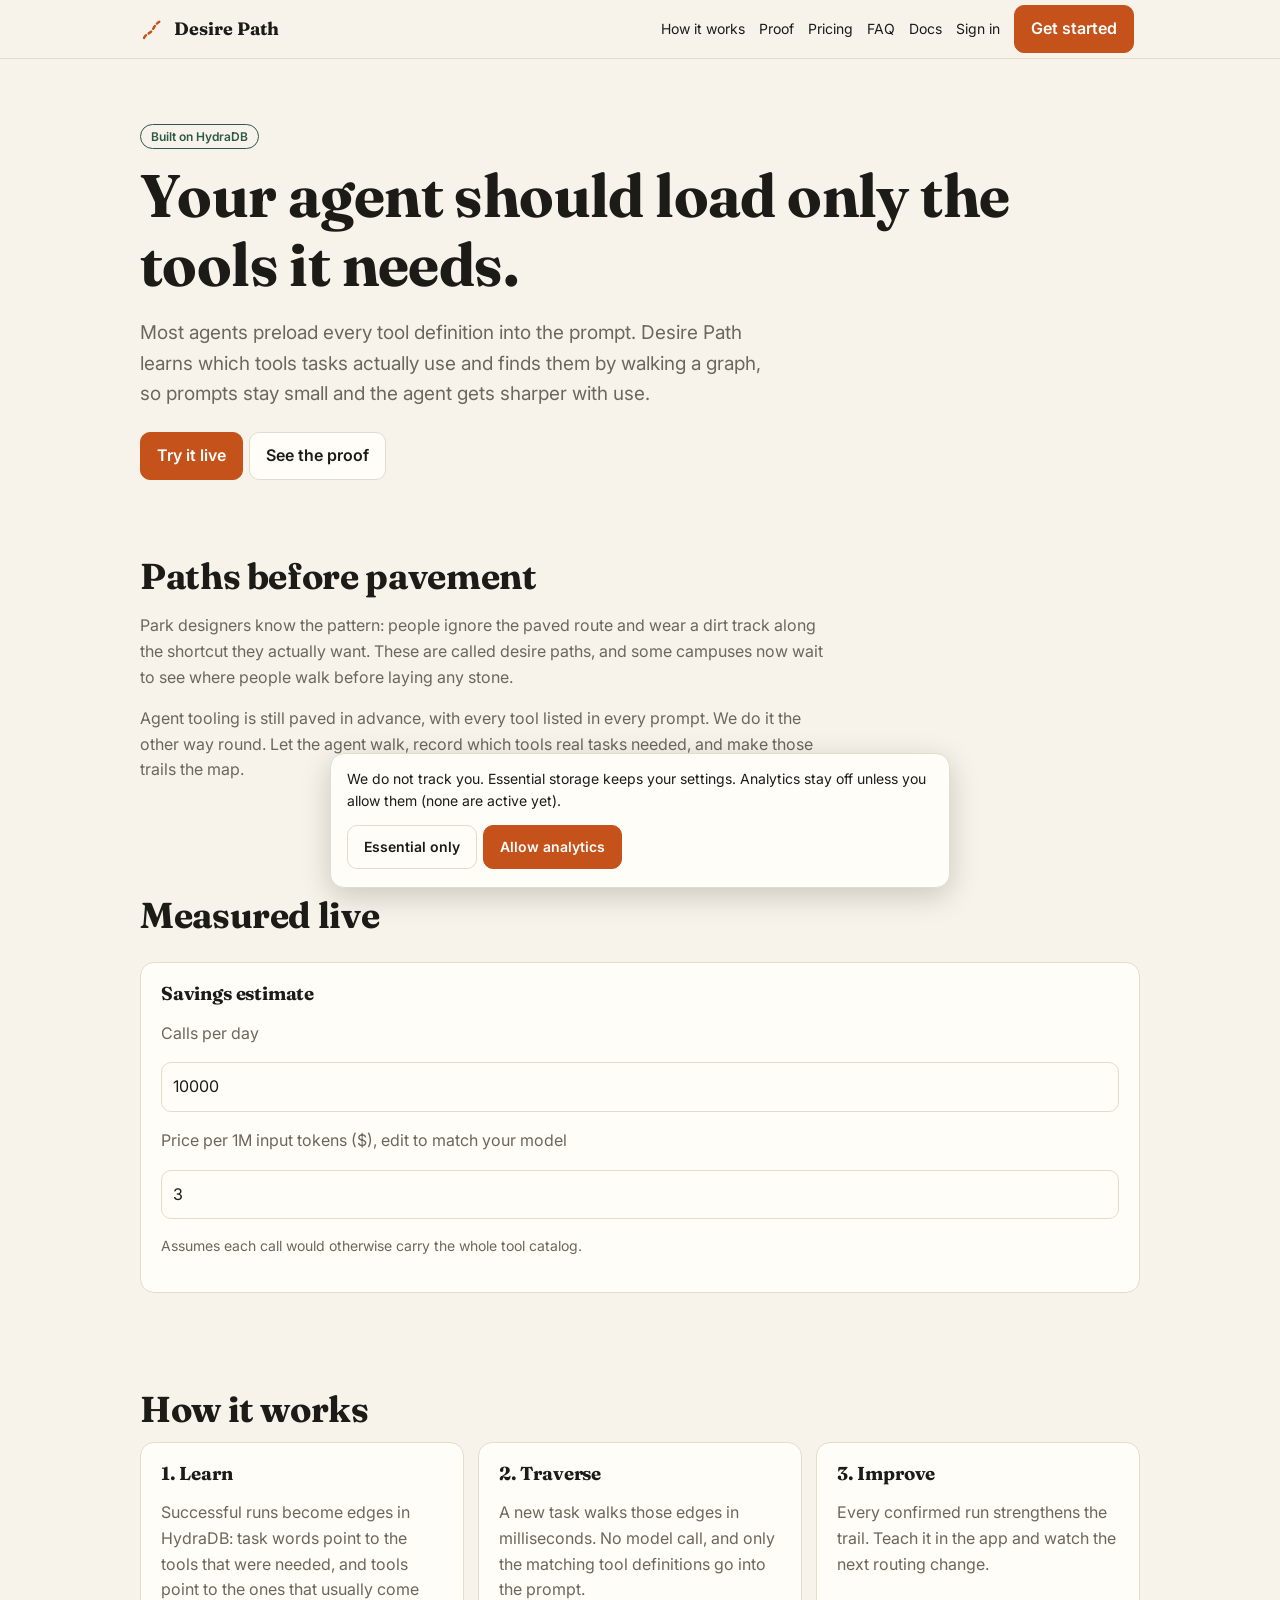
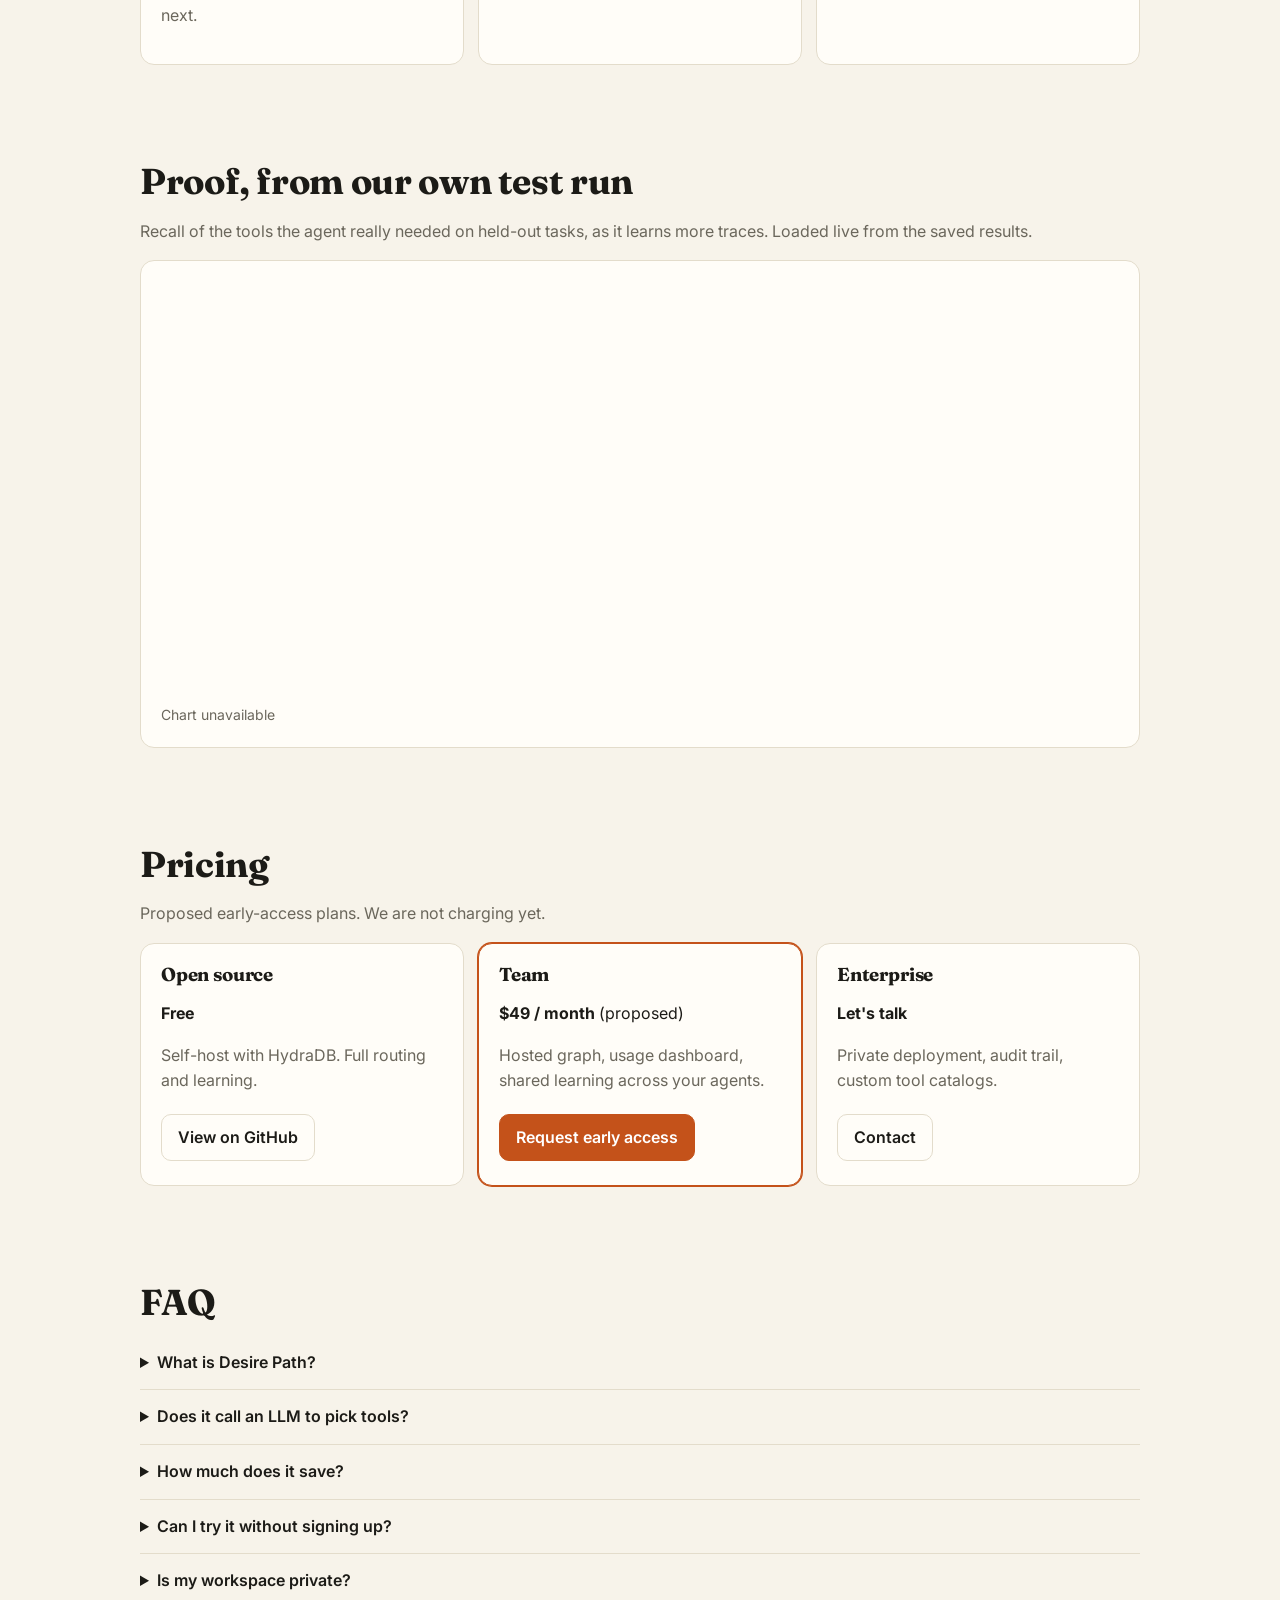
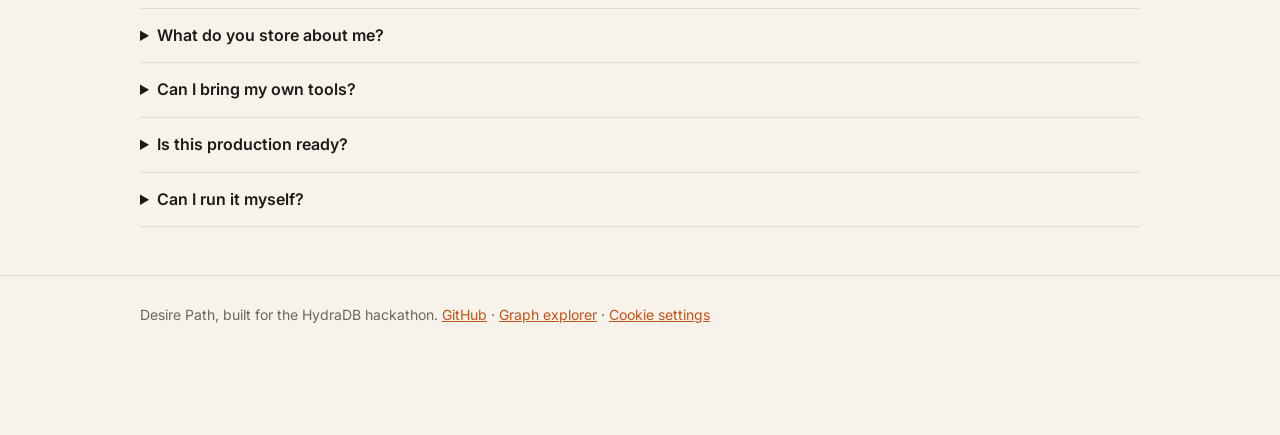
==== site/index.html @ fcc8626d "faq, favicon, dashboard avatar" ====
<!doctype html><html lang="en"><head><meta charset="utf-8"><link rel="icon" type="image/svg+xml" href="/favicon.svg">
<meta name="viewport" content="width=device-width,initial-scale=1">
<title>Desire Path: agents that learn which tools they need</title>
<meta name="description" content="Tool routing for AI agents. A graph in HydraDB learns which tools tasks really use, so agents load only what they need.">
<link rel="preconnect" href="https://fonts.googleapis.com"><link rel="preconnect" href="https://fonts.gstatic.com" crossorigin>
<link href="https://fonts.googleapis.com/css2?family=Fraunces:opsz,wght@9..144,600;9..144,700&family=Inter:wght@400;600&display=swap" rel="stylesheet">
<link rel="stylesheet" href="style.css"><script src="shared.js"></script></head><body>
<nav><div class="wrap">
<a class="brand" href="index.html"><svg class="logo" viewBox="0 0 32 32"><path d="M5 27C9 20 12 23 16 16S22 8 27 5" fill="none" stroke="currentColor" stroke-width="3" stroke-linecap="round" stroke-dasharray="4 4"/></svg>Desire Path</a>
<a href="#how">How it works</a><a href="#proof">Proof</a><a href="#pricing">Pricing</a><a href="#faq">FAQ</a><a href="docs.html">Docs</a>
<a href="account.html#login">Sign in</a><a class="btn pri" href="account.html#signup">Get started</a></div></nav>

<header class="wrap" style="padding:64px 20px 24px">
<span class="tag">Built on HydraDB</span>
<h1>Your agent should load only the tools it needs.</h1>
<p class="mut" style="max-width:640px;font-size:19px">Most agents preload every tool definition into the prompt. Desire Path learns which tools tasks actually use and finds them by walking a graph, so prompts stay small and the agent gets sharper with use.</p>
<a class="btn pri" href="app.html">Try it live</a><a class="btn" href="#proof">See the proof</a>
</header>

<section><div class="wrap"><h2>Paths before pavement</h2>
<p class="mut" style="max-width:700px">Park designers know the pattern: people ignore the paved route and wear a dirt track along the shortcut they actually want. These are called desire paths, and some campuses now wait to see where people walk before laying any stone.</p>
<p class="mut" style="max-width:700px">Agent tooling is still paved in advance, with every tool listed in every prompt. We do it the other way round. Let the agent walk, record which tools real tasks needed, and make those trails the map.</p></div></section>

<section><div class="wrap"><h2>Measured live</h2><div class="grid" id="st"></div>
<div class="card" style="margin-top:14px"><h3>Savings estimate</h3>
<p class="mut">Calls per day</p><input id="cd" type="number" value="10000">
<p class="mut">Price per 1M input tokens ($), edit to match your model</p><input id="pp" type="number" value="3" step="0.1">
<p id="sv"></p><p class="mut" style="font-size:14px">Assumes each call would otherwise carry the whole tool catalog.</p></div></div></section>
<section id="how"><div class="wrap"><h2>How it works</h2><div class="grid">
<div class="card"><h3>1. Learn</h3><p class="mut">Successful runs become edges in HydraDB: task words point to the tools that were needed, and tools point to the ones that usually come next.</p></div>
<div class="card"><h3>2. Traverse</h3><p class="mut">A new task walks those edges in milliseconds. No model call, and only the matching tool definitions go into the prompt.</p></div>
<div class="card"><h3>3. Improve</h3><p class="mut">Every confirmed run strengthens the trail. Teach it in the app and watch the next routing change.</p></div></div></div></section>

<section id="proof"><div class="wrap"><h2>Proof, from our own test run</h2>
<p class="mut">Recall of the tools the agent really needed on held-out tasks, as it learns more traces. Loaded live from the saved results.</p>
<div class="card"><div id="ks"></div><svg id="ch" viewBox="0 0 600 260" style="width:100%"></svg><div id="lg" class="mut" style="font-size:14px"></div></div></div></section>

<section id="pricing"><div class="wrap"><h2>Pricing</h2><p class="mut">Proposed early-access plans. We are not charging yet.</p><div class="grid">
<div class="card"><h3>Open source</h3><p><b>Free</b></p><p class="mut">Self-host with HydraDB. Full routing and learning.</p><a class="btn" href="https://github.com/BenCoy09/desire-path">View on GitHub</a></div>
<div class="card hl"><h3>Team</h3><p><b>$49 / month</b> (proposed)</p><p class="mut">Hosted graph, usage dashboard, shared learning across your agents.</p><a class="btn pri" href="https://github.com/BenCoy09/desire-path/issues">Request early access</a></div>
<div class="card"><h3>Enterprise</h3><p><b>Let's talk</b></p><p class="mut">Private deployment, audit trail, custom tool catalogs.</p><a class="btn" href="https://github.com/BenCoy09/desire-path/issues">Contact</a></div></div></div></section>

<section id="faq"><div class="wrap"><h2>FAQ</h2>
<details><summary>What is Desire Path?</summary><p>A routing layer for AI agents. It learns which tools tasks really use and finds them with a graph walk in HydraDB, so your agent loads a handful of tool definitions instead of all of them.</p></details>
<details><summary>Does it call an LLM to pick tools?</summary><p>No. Routing is graph traversal in HydraDB with no model call. The only model calls are in your own agent.</p></details>
<details><summary>How much does it save?</summary><p>On our 10 held-out test tasks it finds about 97% of the tools a task needs while sending roughly 1,600 tokens instead of about 16,000. That is a small test set, so treat it as early evidence. The live numbers are in the Measured live section above.</p></details>
<details><summary>Can I try it without signing up?</summary><p>Yes. Use Try the demo on the sign-in page for a private, temporary workspace. No email needed.</p></details>
<details><summary>Is my workspace private?</summary><p>Yes. Lessons you teach inside your workspace only change your own routing. The public app page is a shared demo, so lessons taught there are visible to everyone.</p></details>
<details><summary>What do you store about me?</summary><p>Your email, a password hash (never the password itself) and your lessons. We run no analytics. Cookies: one login session cookie, plus your own display settings.</p></details>
<details><summary>Can I bring my own tools?</summary><p>Not yet. The demo uses a fixed catalog from four MCP servers. Custom catalogs are the next thing we plan to build.</p></details>
<details><summary>Is this production ready?</summary><p>It is an early demo on a free host. The first visit after a quiet spell can take about a minute to wake, and there is no uptime guarantee. Prices shown are proposed.</p></details>
<details><summary>Can I run it myself?</summary><p>Yes. The code is open source and uses the open-source HydraDB engine.</p></details></div></section>

<footer><div class="wrap">Desire Path, built for the HydraDB hackathon. <a href="https://github.com/BenCoy09/desire-path">GitHub</a> · <a href="explore.html">Graph explorer</a> · <a href="app.html#settings">Cookie settings</a></div></footer>

<script>
var D=null,COL=["#c4521a","#2d5a45","#7a6bd1","#b08a1a"];
function draw(k){var rows=D.filter(function(x){return x.k===k}),ms={};
rows.forEach(function(x){(ms[x.method]=ms[x.method]||[]).push(x)});
var mx=Math.max.apply(null,rows.map(function(x){return x.n}))||1,svg=document.getElementById("ch"),h="",l="";
[0,.25,.5,.75,1].forEach(function(v){var y=230-v*210;h+='<line x1="40" x2="590" y1="'+y+'" y2="'+y+'" stroke="currentColor" opacity=".12"/><text x="4" y="'+(y+4)+'" font-size="11" fill="currentColor" opacity=".6">'+v.toFixed(2)+'</text>'});
Object.keys(ms).forEach(function(m,i){var p=ms[m].sort(function(a,b){return a.n-b.n}).map(function(x){return(40+x.n/mx*550).toFixed(1)+","+(230-x.recall*210).toFixed(1)}).join(" ");
h+='<polyline fill="none" stroke="'+COL[i%4]+'" stroke-width="3" points="'+p+'"/>';l+='<span style="color:'+COL[i%4]+'">&#9632;</span> '+m+' &nbsp; '});
h+='<text x="40" y="252" font-size="11" fill="currentColor" opacity=".6">learned tasks: 0 to '+mx+'</text>';
svg.innerHTML=h;document.getElementById("lg").innerHTML=l+"(recall at k="+k+" tools)"}
fetch("/curve").then(function(r){return r.json()}).then(function(d){D=d;
var ks=[];d.forEach(function(x){if(ks.indexOf(x.k)<0)ks.push(x.k)});ks.sort(function(a,b){return a-b});
var box=document.getElementById("ks");ks.forEach(function(k){var b=document.createElement("button");b.className="btn";b.textContent="k="+k;b.onclick=function(){draw(k)};box.appendChild(b)});
draw(ks.indexOf(5)>=0?5:ks[0])}).catch(function(){document.getElementById("lg").textContent="Chart unavailable"});
var EV=null;
function pick(m,k){return EV.rows.filter(function(x){return x.method===m&&x.k===k})[0]}
function calc(){if(!EV)return;var g=pick("graph",5),c=+document.getElementById("cd").value||0,p=+document.getElementById("pp").value||0;
document.getElementById("sv").textContent="About $"+Math.round(c*30*(EV.preload_tokens-g.tokens)/1e6*p).toLocaleString()+" per month saved on input tokens, at "+Math.round(100*g.recall)+"% recall of needed tools (loading everything is 100%)."}
fetch("/eval").then(function(r){return r.json()}).then(function(d){if(!d.rows)return;EV=d;
var g=pick("graph",5),b=pick("keyword baseline (BM25)",5),f=pick("graph without sequence edges",5),st=document.getElementById("st");
[["Tokens per call",g.tokens+" vs "+d.preload_tokens,"graph vs loading every tool"],["Recall, 5 tools",g.recall+" vs "+b.recall,"graph vs keyword baseline"],["Sequence edges",g.recall+" vs "+f.recall,"graph vs graph without them"]].forEach(function(x){
var c=document.createElement("div");c.className="card";c.innerHTML="<div class='mut'>"+x[0]+"</div><h3>"+x[1]+"</h3><div class='mut' style='font-size:14px'>"+x[2]+"</div>";st.appendChild(c)});calc()}).catch(function(){});
document.getElementById("cd").oninput=calc;document.getElementById("pp").oninput=calc;
</script></body></html>
---- site/style.css ----
:root{--bg:#f7f3ea;--card:#fffdf8;--fg:#1c1b17;--mut:#6b675c;--ac:#c4521a;--ac2:#2d5a45;--bd:#e3dccb;--r:14px}
@media(prefers-color-scheme:dark){:root:not([data-theme=light]){--bg:#14130f;--card:#1d1b16;--fg:#f1ece0;--mut:#9d9786;--ac:#e8743a;--ac2:#6bb391;--bd:#2f2c24}}
:root[data-theme=dark]{--bg:#14130f;--card:#1d1b16;--fg:#f1ece0;--mut:#9d9786;--ac:#e8743a;--ac2:#6bb391;--bd:#2f2c24}
*{box-sizing:border-box}
body{margin:0;background:var(--bg);color:var(--fg);font:16px/1.6 Inter,system-ui,sans-serif;padding-bottom:80px}
h1,h2,h3{font-family:Fraunces,Georgia,serif;line-height:1.15;margin:0 0 12px;letter-spacing:-.01em}
h1{font-size:clamp(34px,7vw,60px)}h2{font-size:clamp(26px,4.5vw,36px)}
a{color:var(--ac)}.mut{color:var(--mut)}
.wrap{max-width:1040px;margin:0 auto;padding:0 20px}
section{padding:48px 0}
nav{position:sticky;top:0;z-index:5;background:color-mix(in srgb,var(--bg) 88%,transparent);backdrop-filter:blur(8px);border-bottom:1px solid var(--bd)}
nav .wrap{display:flex;align-items:center;gap:14px;height:58px;overflow-x:auto;white-space:nowrap}
nav a{text-decoration:none;color:var(--fg);font-size:14px}nav a.brand{display:flex;gap:8px;align-items:center;font-family:Fraunces,Georgia,serif;font-weight:700;font-size:18px;margin-right:auto}
.logo{width:26px;height:26px;color:var(--ac)}.logo path{animation:d 2s linear infinite}
@keyframes d{to{stroke-dashoffset:-16}}
@media(prefers-reduced-motion:reduce){:root:not([data-motion=on]) .logo path{animation:none}}
:root[data-motion=off] .logo path{animation:none}
.btn{display:inline-block;padding:10px 16px;border:1px solid var(--bd);border-radius:10px;background:var(--card);color:var(--fg);font:inherit;font-weight:600;text-decoration:none;cursor:pointer;margin:4px 6px 4px 0}
.btn.pri{background:var(--ac);border-color:var(--ac);color:#fff}
.grid{display:grid;gap:14px;grid-template-columns:repeat(auto-fit,minmax(240px,1fr))}
.card{background:var(--card);border:1px solid var(--bd);border-radius:var(--r);padding:20px}
.card.hl{border-color:var(--ac);box-shadow:0 0 0 1px var(--ac)}
.tag{display:inline-block;font-size:12px;font-weight:600;color:var(--ac2);border:1px solid var(--ac2);border-radius:99px;padding:2px 10px;margin-bottom:12px}
details{border-bottom:1px solid var(--bd);padding:14px 0}summary{cursor:pointer;font-weight:600}details p{margin:8px 0 0;color:var(--mut)}
footer{border-top:1px solid var(--bd);padding:28px 0;color:var(--mut);font-size:14px}
#ck{position:fixed;left:12px;right:12px;bottom:12px;z-index:9;max-width:620px;margin:0 auto;background:var(--card);border:1px solid var(--bd);border-radius:var(--r);padding:14px 16px;box-shadow:0 8px 30px rgba(0,0,0,.18);font-size:14px}
#ck p{margin:0 0 8px}
input,select{width:100%;padding:11px;font:inherit;border:1px solid var(--bd);border-radius:10px;background:var(--card);color:var(--fg)}
.tabs{display:flex;gap:6px;margin:20px 0;overflow-x:auto}.tab{padding:8px 14px;border-radius:99px;border:1px solid var(--bd);text-decoration:none;color:var(--fg);font-weight:600;font-size:14px}.tab.on{background:var(--ac);border-color:var(--ac);color:#fff}
.row{padding:10px 12px;border:1px solid var(--bd);border-radius:10px;margin-top:8px;background:var(--card)}
.cols{display:grid;gap:14px;grid-template-columns:1fr 1fr}@media(max-width:560px){.cols{grid-template-columns:1fr}}
#tl{max-height:200px;overflow:auto;border:1px solid var(--bd);border-radius:10px;padding:4px;background:var(--card)}
#tl button{font:13px inherit;margin:3px;padding:5px 9px;border:1px solid var(--bd);border-radius:8px;background:var(--bg);color:var(--fg)}#tl button.on{background:var(--ac);border-color:var(--ac);color:#fff}
table{border-collapse:collapse;width:100%;font-size:14px}td,th{border-bottom:1px solid var(--bd);padding:6px;text-align:right}
.avatar{width:30px;height:30px;border-radius:50%;background:var(--ac);color:#fff;display:inline-flex;align-items:center;justify-content:center;font-weight:700;font-size:14px;flex:none}
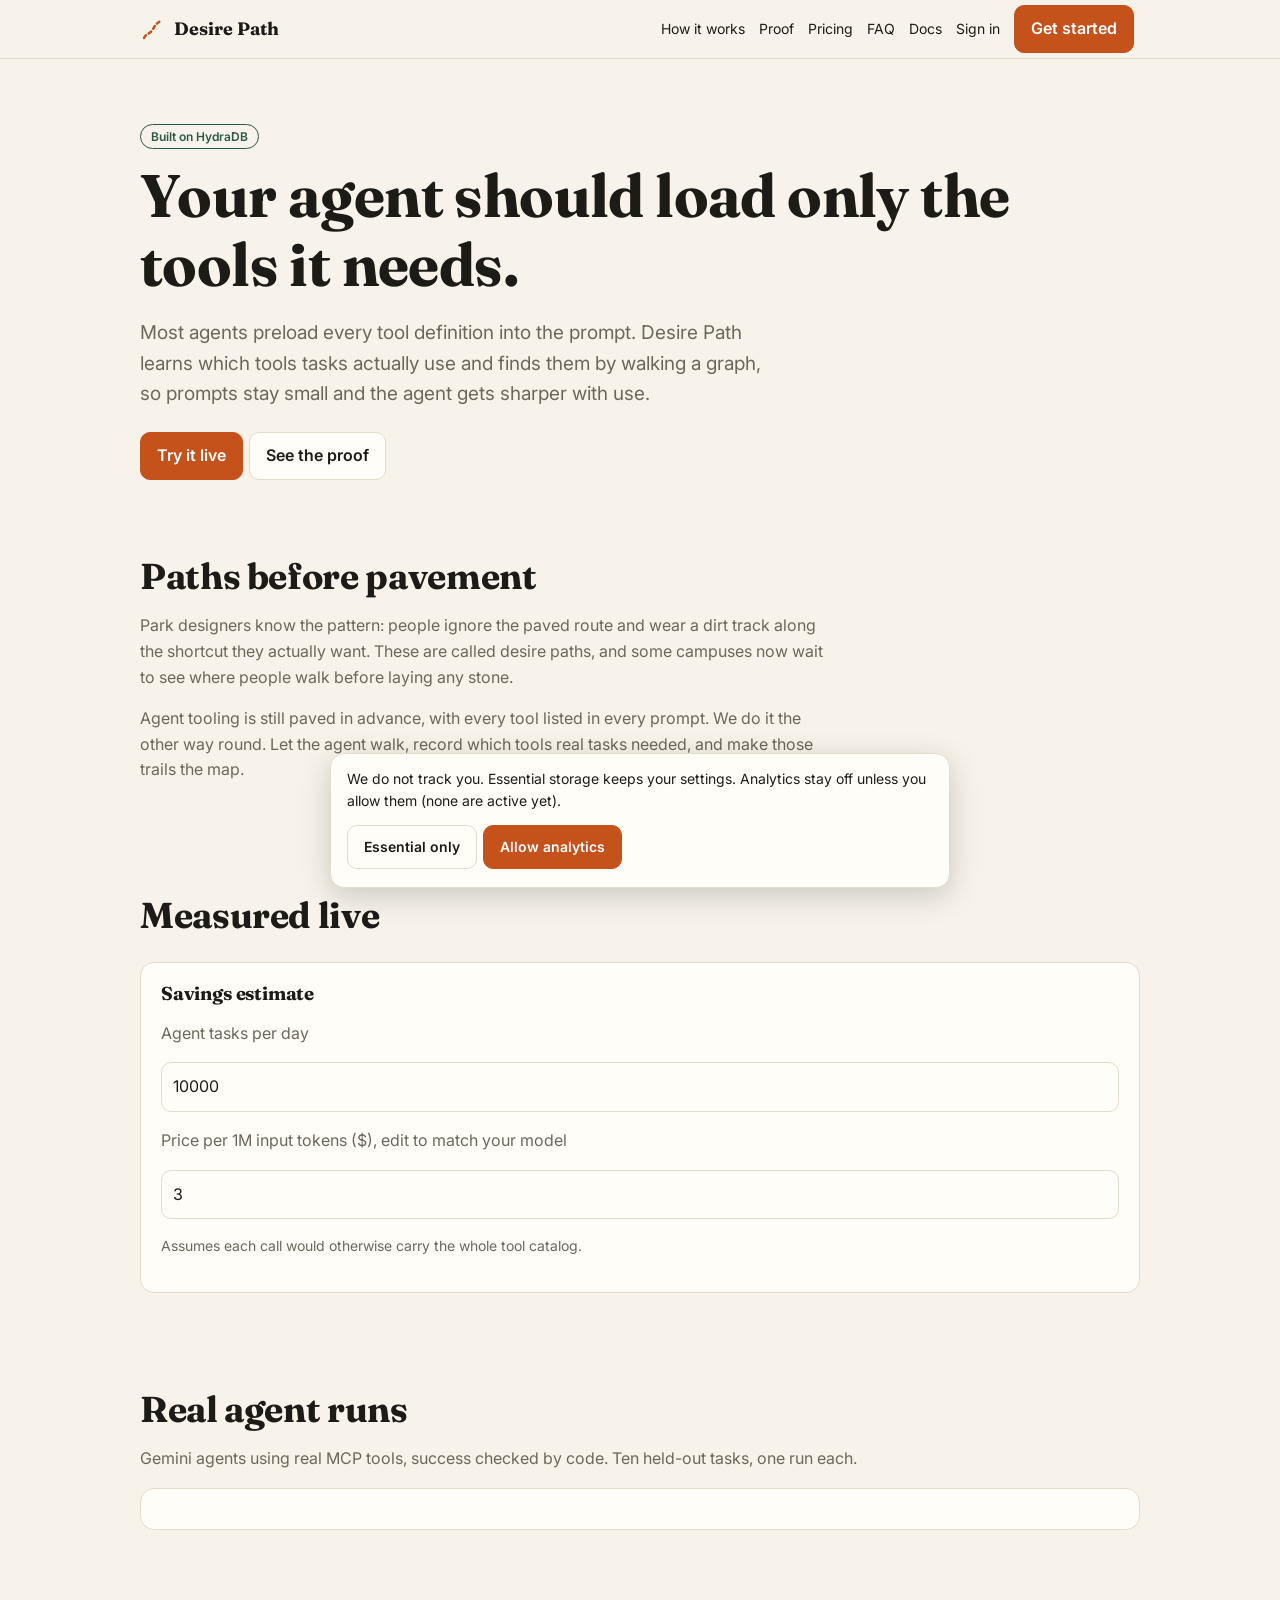
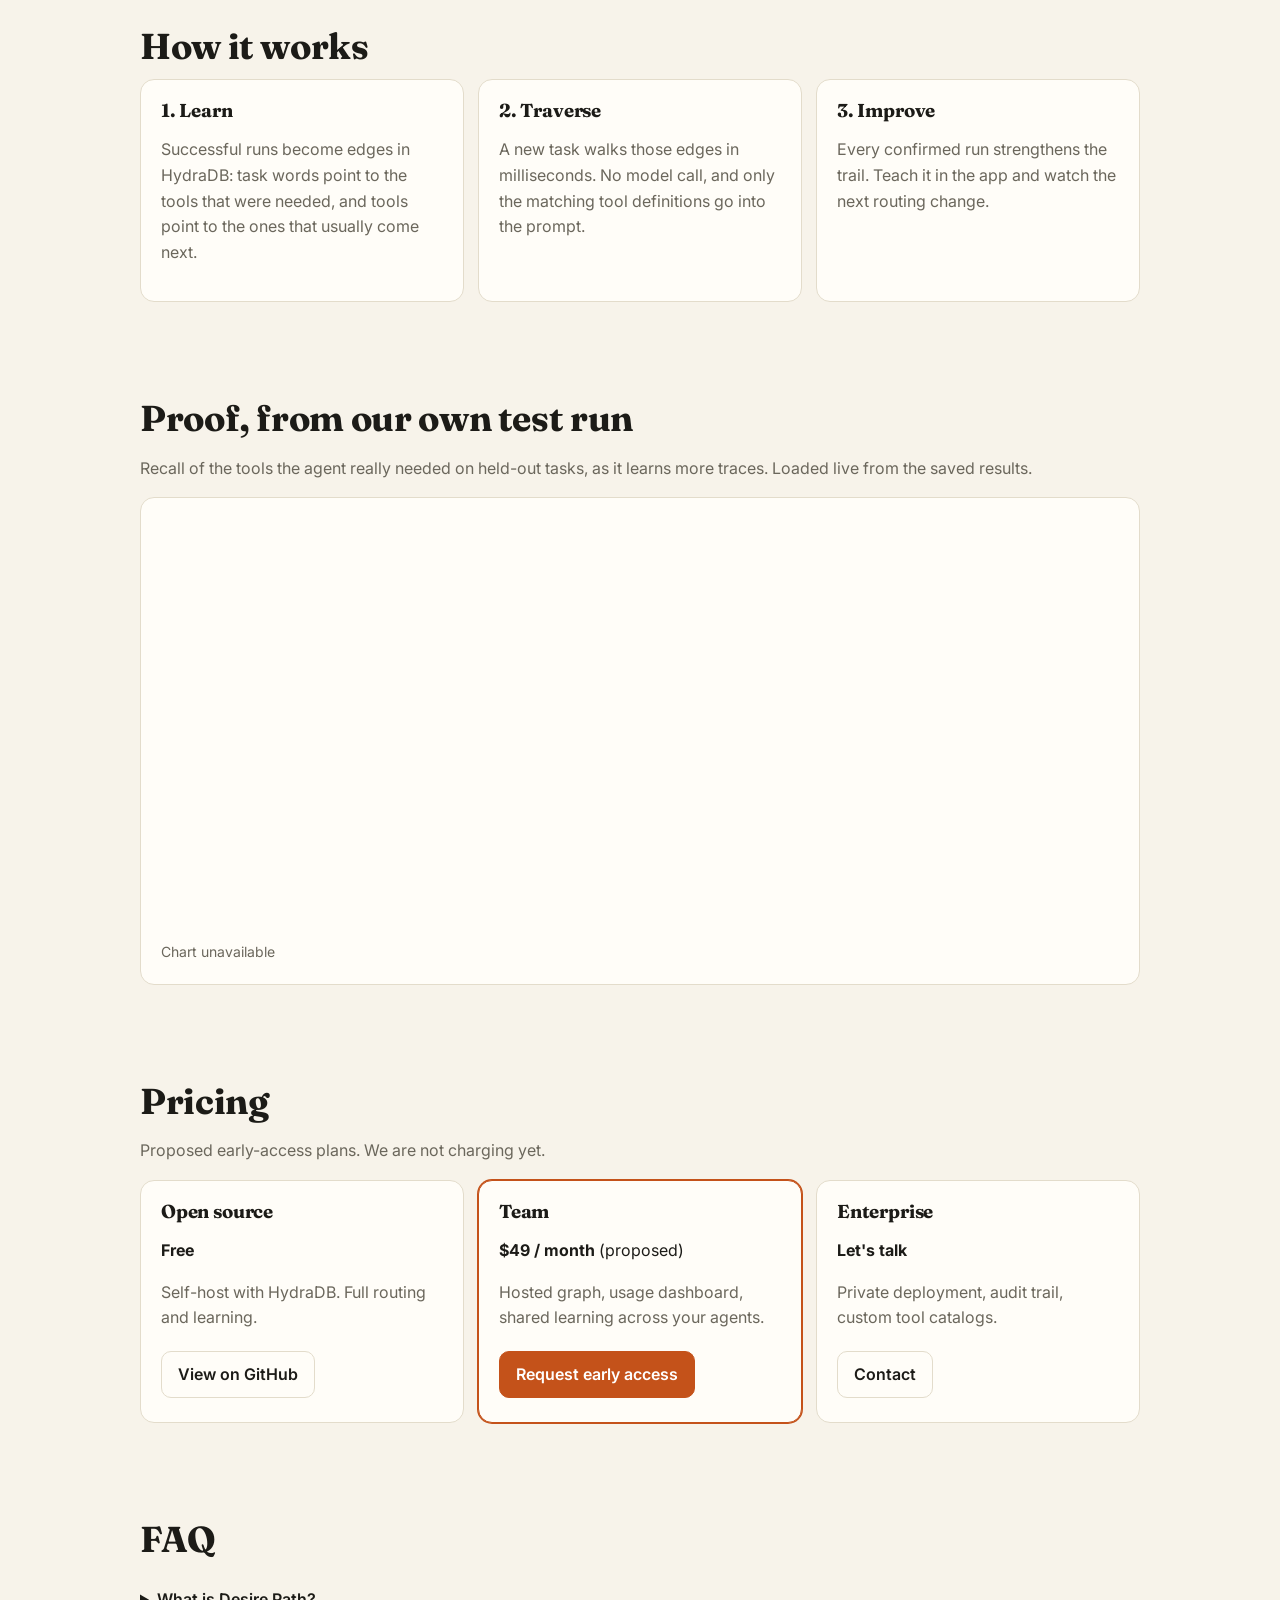
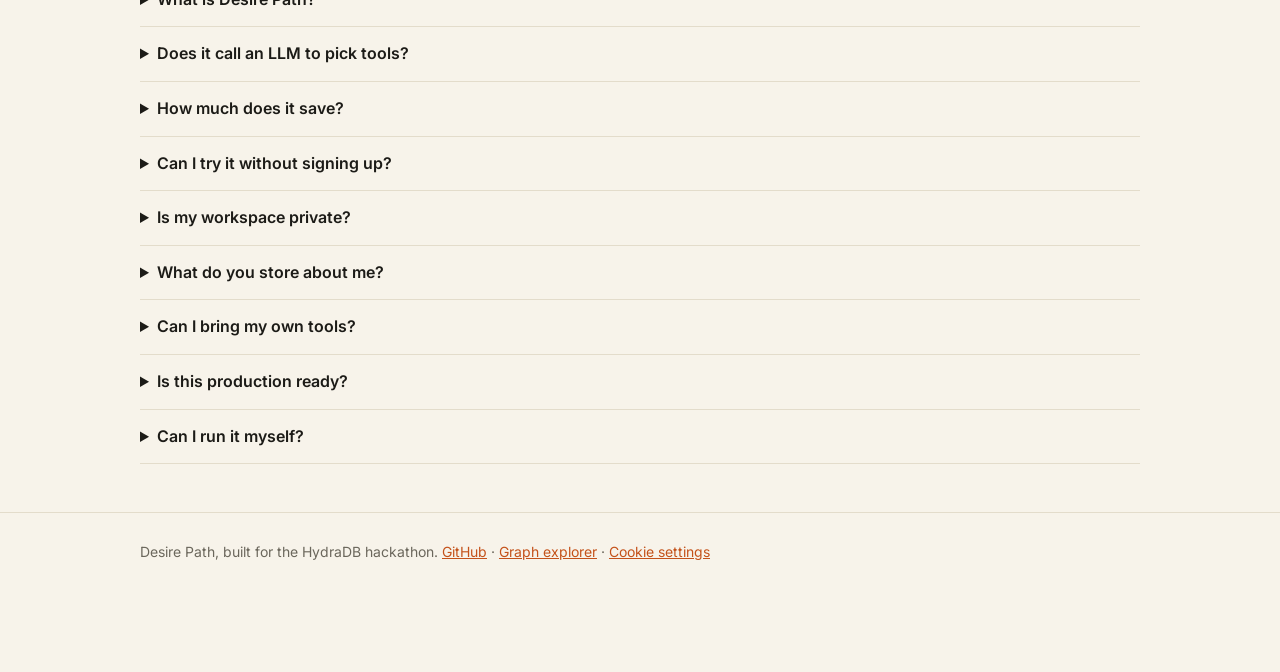
==== commit e0aff283: "measured tokens, real-runs table, fallback signal, feedback button, prerequisite tasks" ====
--- a/site/index.html
+++ b/site/index.html
@@ -23,9 +23,10 @@
 
 <section><div class="wrap"><h2>Measured live</h2><div class="grid" id="st"></div>
 <div class="card" style="margin-top:14px"><h3>Savings estimate</h3>
-<p class="mut">Calls per day</p><input id="cd" type="number" value="10000">
+<p class="mut">Agent tasks per day</p><input id="cd" type="number" value="10000">
 <p class="mut">Price per 1M input tokens ($), edit to match your model</p><input id="pp" type="number" value="3" step="0.1">
 <p id="sv"></p><p class="mut" style="font-size:14px">Assumes each call would otherwise carry the whole tool catalog.</p></div></div></section>
+<section><div class="wrap"><h2>Real agent runs</h2><p class="mut">Gemini agents using real MCP tools, success checked by code. Ten held-out tasks, one run each.</p><div class="card"><table id="real"></table></div></div></section>
 <section id="how"><div class="wrap"><h2>How it works</h2><div class="grid">
 <div class="card"><h3>1. Learn</h3><p class="mut">Successful runs become edges in HydraDB: task words point to the tools that were needed, and tools point to the ones that usually come next.</p></div>
 <div class="card"><h3>2. Traverse</h3><p class="mut">A new task walks those edges in milliseconds. No model call, and only the matching tool definitions go into the prompt.</p></div>
@@ -69,11 +70,21 @@
 draw(ks.indexOf(5)>=0?5:ks[0])}).catch(function(){document.getElementById("lg").textContent="Chart unavailable"});
 var EV=null;
 function pick(m,k){return EV.rows.filter(function(x){return x.method===m&&x.k===k})[0]}
+function PRE(e){return e.measured&&e.measured.preload?e.measured.preload.prompt_tokens:e.preload_tokens}
+function GR(e,g){return e.measured&&e.measured.graph_5?e.measured.graph_5.prompt_tokens:g.tokens}
 function calc(){if(!EV)return;var g=pick("graph",5),c=+document.getElementById("cd").value||0,p=+document.getElementById("pp").value||0;
-document.getElementById("sv").textContent="About $"+Math.round(c*30*(EV.preload_tokens-g.tokens)/1e6*p).toLocaleString()+" per month saved on input tokens, at "+Math.round(100*g.recall)+"% recall of needed tools (loading everything is 100%)."}
+document.getElementById("sv").textContent="About $"+Math.round(c*30*(PRE(EV)-GR(EV,g))/1e6*p).toLocaleString()+" per month saved on input tokens, at "+Math.round(100*g.recall)+"% recall of needed tools (loading everything is 100%)."}
 fetch("/eval").then(function(r){return r.json()}).then(function(d){if(!d.rows)return;EV=d;
 var g=pick("graph",5),b=pick("keyword baseline (BM25)",5),f=pick("graph without sequence edges",5),st=document.getElementById("st");
-[["Tokens per call",g.tokens+" vs "+d.preload_tokens,"graph vs loading every tool"],["Recall, 5 tools",g.recall+" vs "+b.recall,"graph vs keyword baseline"],["Sequence edges",g.recall+" vs "+f.recall,"graph vs graph without them"]].forEach(function(x){
+[(d.measured&&d.measured.graph_5&&d.measured.preload?["Prompt tokens per task, measured",d.measured.graph_5.prompt_tokens.toLocaleString()+" vs "+d.measured.preload.prompt_tokens.toLocaleString(),"graph with 5 tools vs loading all 42, real Gemini runs"]:["Tokens per call (estimate)",g.tokens+" vs "+d.preload_tokens,"graph vs loading every tool"]),["Recall, 5 tools",g.recall+" vs "+b.recall,"graph vs keyword baseline"],["Sequence edges",g.recall+" vs "+f.recall,"graph vs graph without them"]].forEach(function(x){
 var c=document.createElement("div");c.className="card";c.innerHTML="<div class='mut'>"+x[0]+"</div><h3>"+x[1]+"</h3><div class='mut' style='font-size:14px'>"+x[2]+"</div>";st.appendChild(c)});calc()}).catch(function(){});
 document.getElementById("cd").oninput=calc;document.getElementById("pp").oninput=calc;
+fetch("/eval").then(function(r){return r.json()}).then(function(d){var m=d.measured,t=document.getElementById("real");if(!m||!t)return;
+var rows=[["preload","Load all 42 tools"],["bm25_top5","Keyword search, 5 tools"],["bm25_top3","Keyword search, 3 tools"],["graph_5","desire-path graph, 5 tools"]],
+h="<tr><th style='text-align:left'>Method</th><th>Passed</th><th>Prompt tokens per task</th><th>LLM calls</th></tr>";
+rows.forEach(function(r){var x=m[r[0]];if(x)h+="<tr><td style='text-align:left'>"+r[1]+"</td><td>"+x.passed+"/"+x.n+"</td><td>"+x.prompt_tokens.toLocaleString()+"</td><td>"+x.llm_calls+"</td></tr>"});
+t.innerHTML=h}).catch(function(){});
+fetch("/curve").then(function(r){return r.json()}).then(function(c){var g=c.filter(function(x){return x.k===5&&x.method==="graph"}).sort(function(a,b){return a.n-b.n});
+var st=document.getElementById("st");if(g.length<2||!st)return;var a=g[0],z=g[g.length-1],d=document.createElement("div");d.className="card";
+d.innerHTML="<div class='mut'>Recall as it learns</div><h3>"+a.recall.toFixed(2)+" to "+z.recall.toFixed(2)+"</h3><div class='mut' style='font-size:14px'>from "+a.n+" to "+z.n+" learned tasks, 5 tools, offline check</div>";st.appendChild(d)}).catch(function(){});
 </script></body></html>
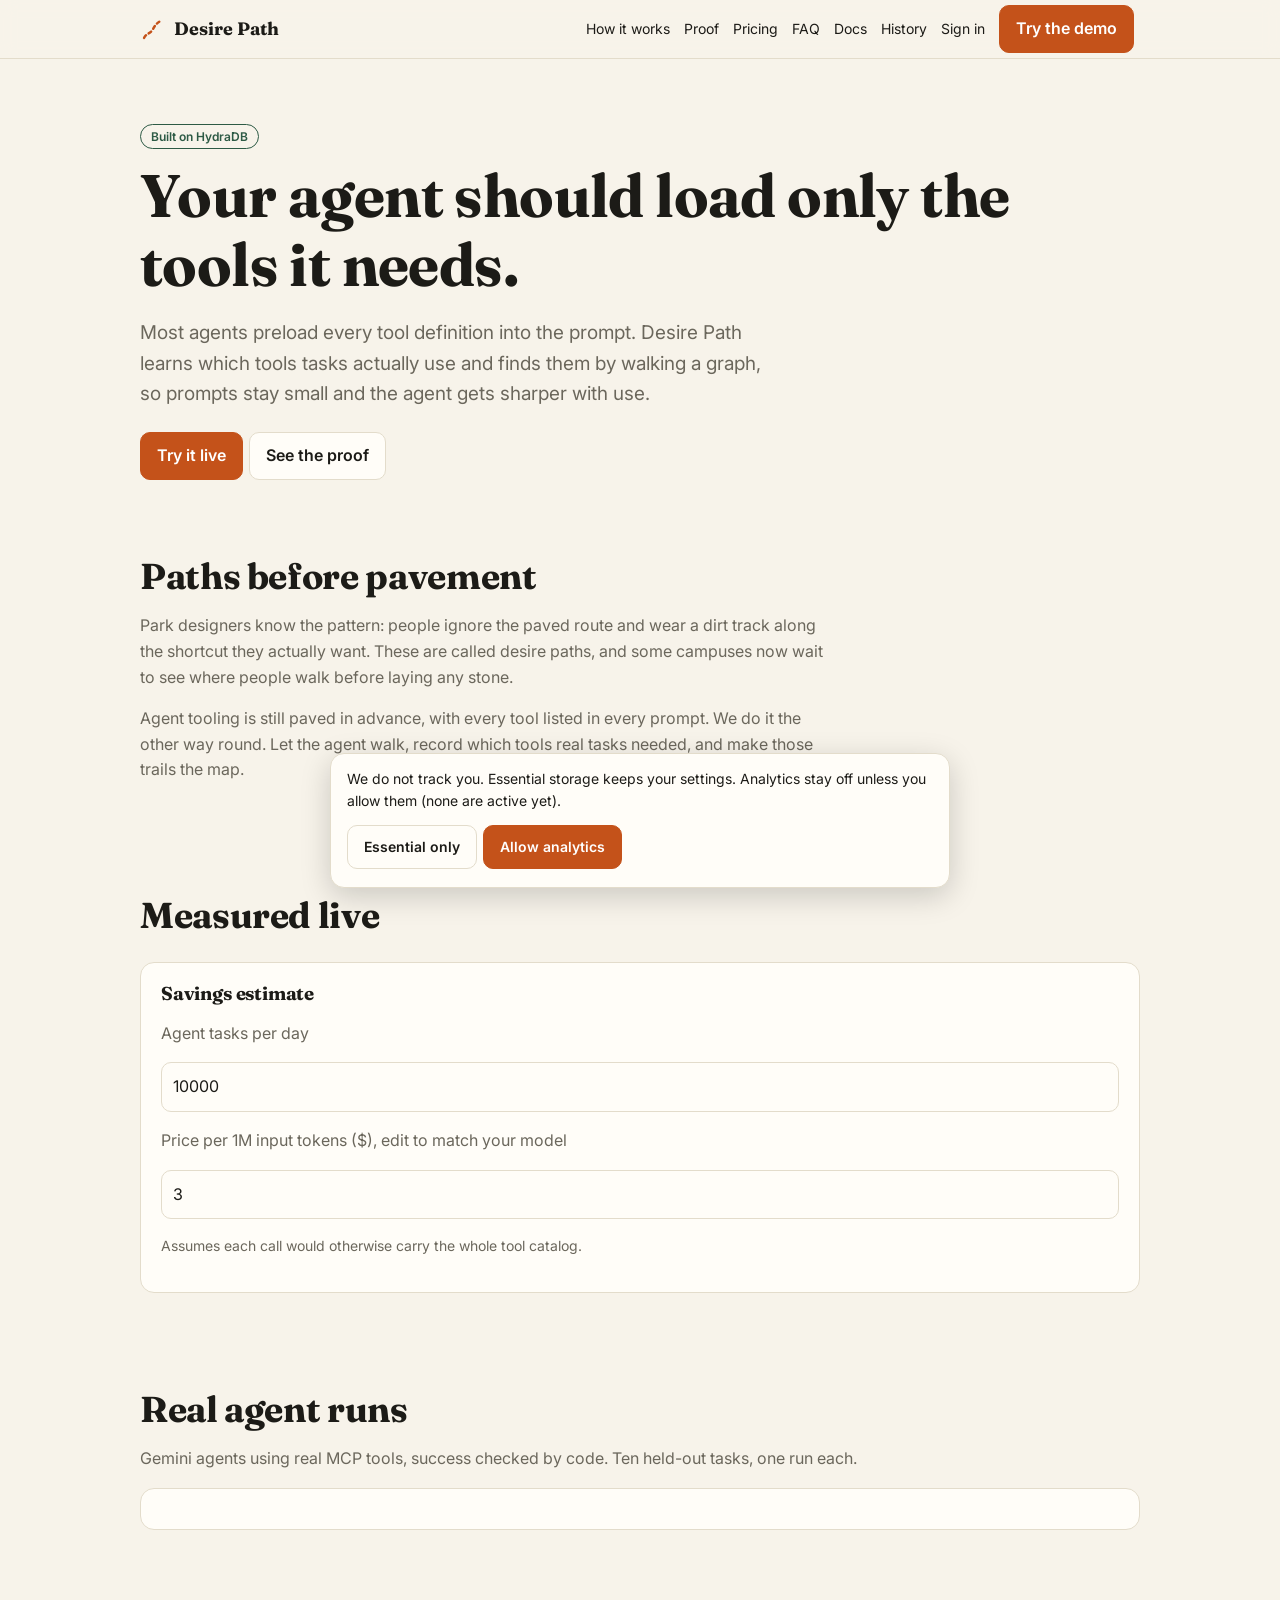
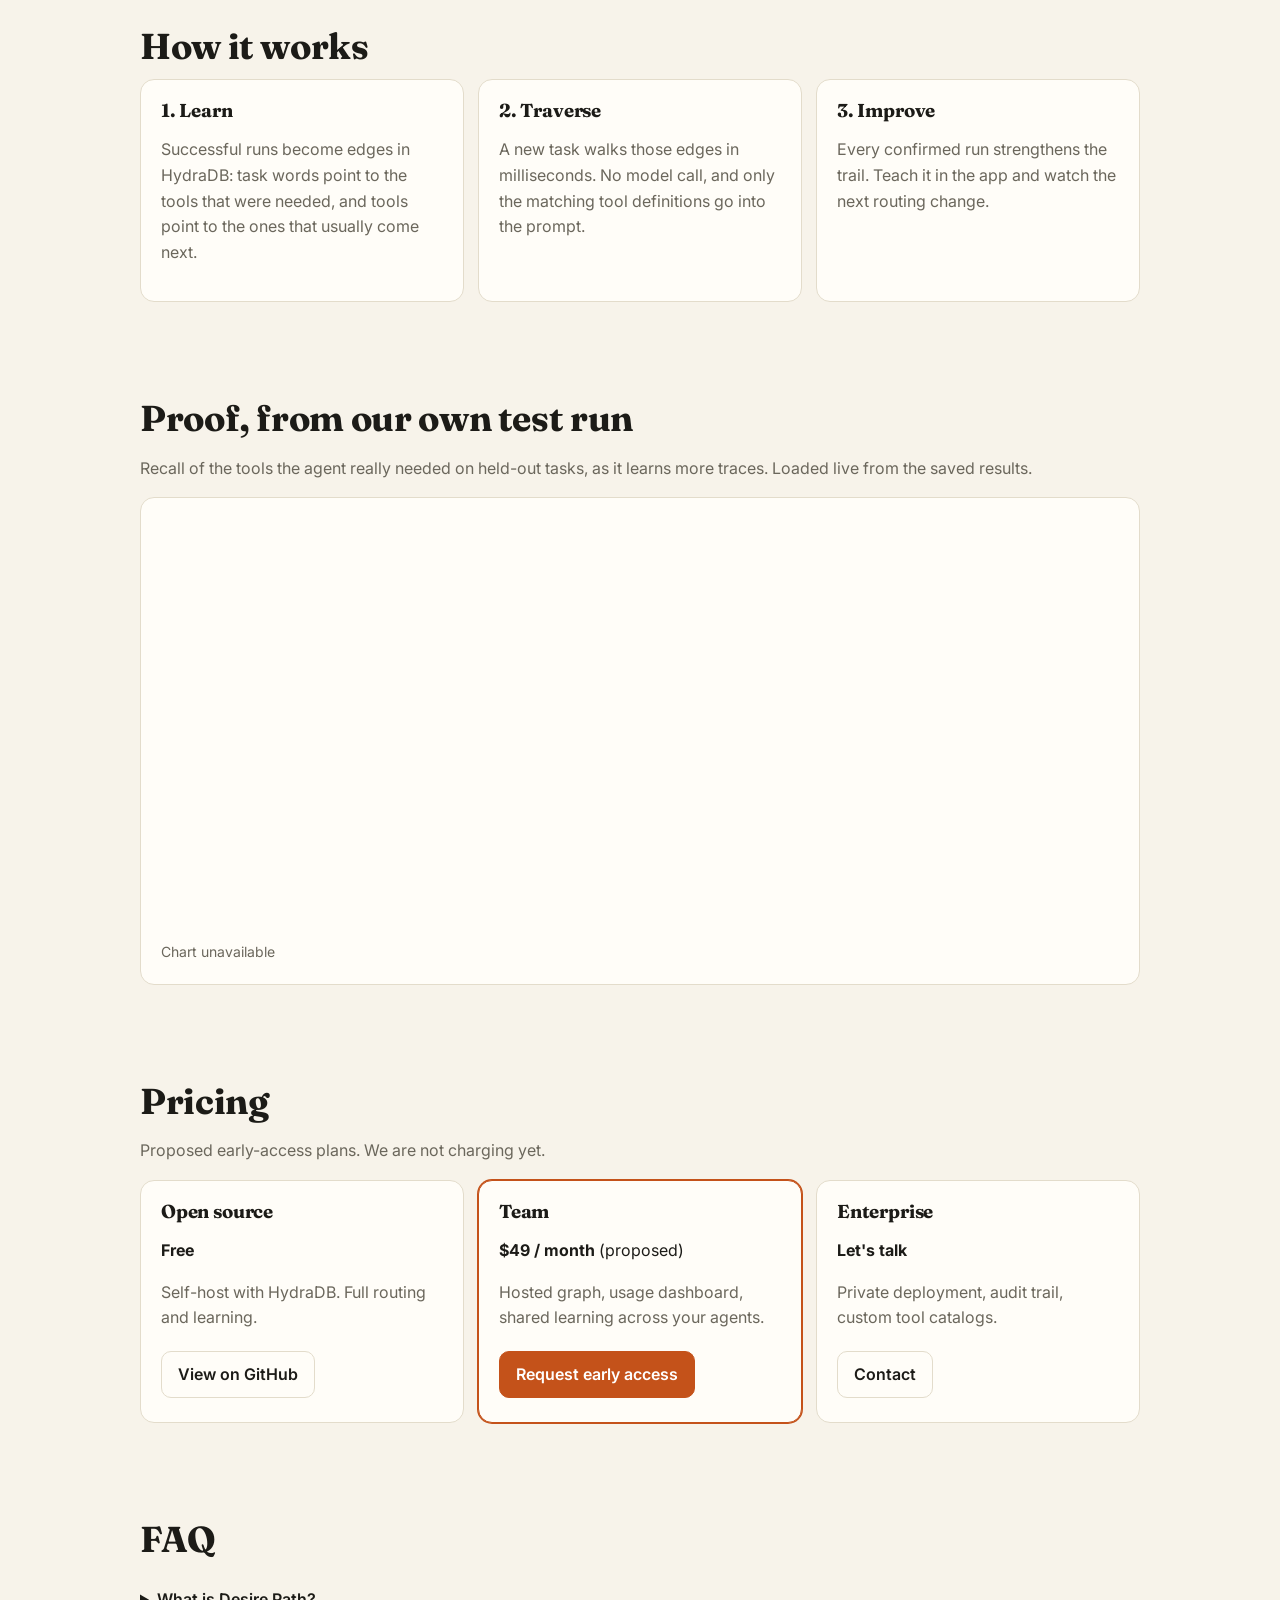
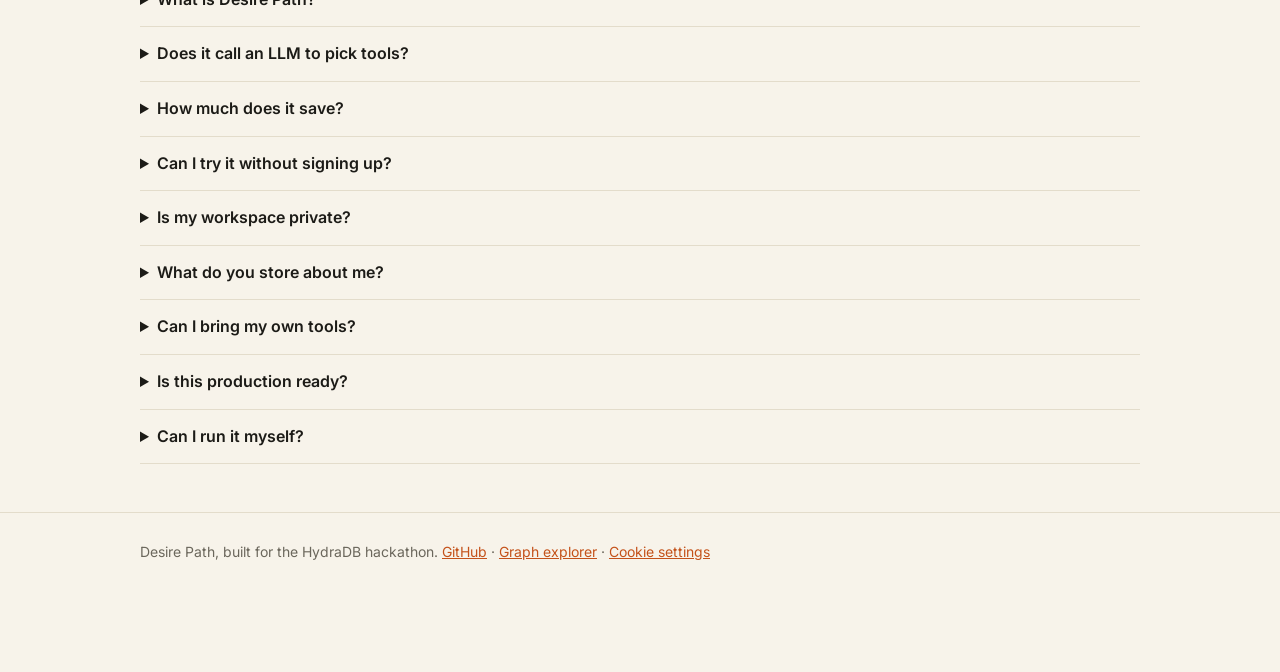
==== commit e77002be: "README and FAQ: real agent-run results" ====
--- a/site/index.html
+++ b/site/index.html
@@ -6,15 +6,15 @@
 <link href="https://fonts.googleapis.com/css2?family=Fraunces:opsz,wght@9..144,600;9..144,700&family=Inter:wght@400;600&display=swap" rel="stylesheet">
 <link rel="stylesheet" href="style.css"><script src="shared.js"></script></head><body>
 <nav><div class="wrap">
-<a class="brand" href="index.html"><svg class="logo" viewBox="0 0 32 32"><path d="M5 27C9 20 12 23 16 16S22 8 27 5" fill="none" stroke="currentColor" stroke-width="3" stroke-linecap="round" stroke-dasharray="4 4"/></svg>Desire Path</a>
-<a href="#how">How it works</a><a href="#proof">Proof</a><a href="#pricing">Pricing</a><a href="#faq">FAQ</a><a href="docs.html">Docs</a>
-<a href="account.html#login">Sign in</a><a class="btn pri" href="account.html#signup">Get started</a></div></nav>
+<a class="brand" href="/"><svg class="logo" viewBox="0 0 32 32"><path d="M5 27C9 20 12 23 16 16S22 8 27 5" fill="none" stroke="currentColor" stroke-width="3" stroke-linecap="round" stroke-dasharray="4 4"/></svg>Desire Path</a>
+<a href="#how">How it works</a><a href="#proof">Proof</a><a href="#pricing">Pricing</a><a href="#faq">FAQ</a><a href="/docs">Docs</a>
+<a href="/account#login">Sign in</a><a class="btn pri" href="/account#signup">Get started</a></div></nav>
 
 <header class="wrap" style="padding:64px 20px 24px">
 <span class="tag">Built on HydraDB</span>
 <h1>Your agent should load only the tools it needs.</h1>
 <p class="mut" style="max-width:640px;font-size:19px">Most agents preload every tool definition into the prompt. Desire Path learns which tools tasks actually use and finds them by walking a graph, so prompts stay small and the agent gets sharper with use.</p>
-<a class="btn pri" href="app.html">Try it live</a><a class="btn" href="#proof">See the proof</a>
+<a class="btn pri" href="/app">Try it live</a><a class="btn" href="#proof">See the proof</a>
 </header>
 
 <section><div class="wrap"><h2>Paths before pavement</h2>
@@ -44,7 +44,7 @@
 <section id="faq"><div class="wrap"><h2>FAQ</h2>
 <details><summary>What is Desire Path?</summary><p>A routing layer for AI agents. It learns which tools tasks really use and finds them with a graph walk in HydraDB, so your agent loads a handful of tool definitions instead of all of them.</p></details>
 <details><summary>Does it call an LLM to pick tools?</summary><p>No. Routing is graph traversal in HydraDB with no model call. The only model calls are in your own agent.</p></details>
-<details><summary>How much does it save?</summary><p>On our 10 held-out test tasks it finds about 97% of the tools a task needs while sending roughly 1,600 tokens instead of about 16,000. That is a small test set, so treat it as early evidence. The live numbers are in the Measured live section above.</p></details>
+<details><summary>How much does it save?</summary><p>In real Gemini agent runs on 10 held-out tasks, the graph with 5 tools passed 10 of 10 using 3,239 prompt tokens per task, against 29,352 when loading all 42 tools (also 10 of 10). Keyword search with 5 tools passed 4 of 10. That is a small test, so treat it as early evidence.</p></details>
 <details><summary>Can I try it without signing up?</summary><p>Yes. Use Try the demo on the sign-in page for a private, temporary workspace. No email needed.</p></details>
 <details><summary>Is my workspace private?</summary><p>Yes. Lessons you teach inside your workspace only change your own routing. The public app page is a shared demo, so lessons taught there are visible to everyone.</p></details>
 <details><summary>What do you store about me?</summary><p>Your email, a password hash (never the password itself) and your lessons. We run no analytics. Cookies: one login session cookie, plus your own display settings.</p></details>
@@ -52,7 +52,7 @@
 <details><summary>Is this production ready?</summary><p>It is an early demo on a free host. The first visit after a quiet spell can take about a minute to wake, and there is no uptime guarantee. Prices shown are proposed.</p></details>
 <details><summary>Can I run it myself?</summary><p>Yes. The code is open source and uses the open-source HydraDB engine.</p></details></div></section>
 
-<footer><div class="wrap">Desire Path, built for the HydraDB hackathon. <a href="https://github.com/BenCoy09/desire-path">GitHub</a> · <a href="explore.html">Graph explorer</a> · <a href="app.html#settings">Cookie settings</a></div></footer>
+<footer><div class="wrap">Desire Path, built for the HydraDB hackathon. <a href="https://github.com/BenCoy09/desire-path">GitHub</a> · <a href="/explore">Graph explorer</a> · <a href="/app#settings">Cookie settings</a></div></footer>
 
 <script>
 var D=null,COL=["#c4521a","#2d5a45","#7a6bd1","#b08a1a"];
--- a/site/style.css
+++ b/site/style.css
@@ -33,3 +33,5 @@
 #tl button{font:13px inherit;margin:3px;padding:5px 9px;border:1px solid var(--bd);border-radius:8px;background:var(--bg);color:var(--fg)}#tl button.on{background:var(--ac);border-color:var(--ac);color:#fff}
 table{border-collapse:collapse;width:100%;font-size:14px}td,th{border-bottom:1px solid var(--bd);padding:6px;text-align:right}
 .avatar{width:30px;height:30px;border-radius:50%;background:var(--ac);color:#fff;display:inline-flex;align-items:center;justify-content:center;font-weight:700;font-size:14px;flex:none}
+
+.tnew{color:var(--ac2);font-weight:700}.tgone{text-decoration:line-through;color:var(--mut)}
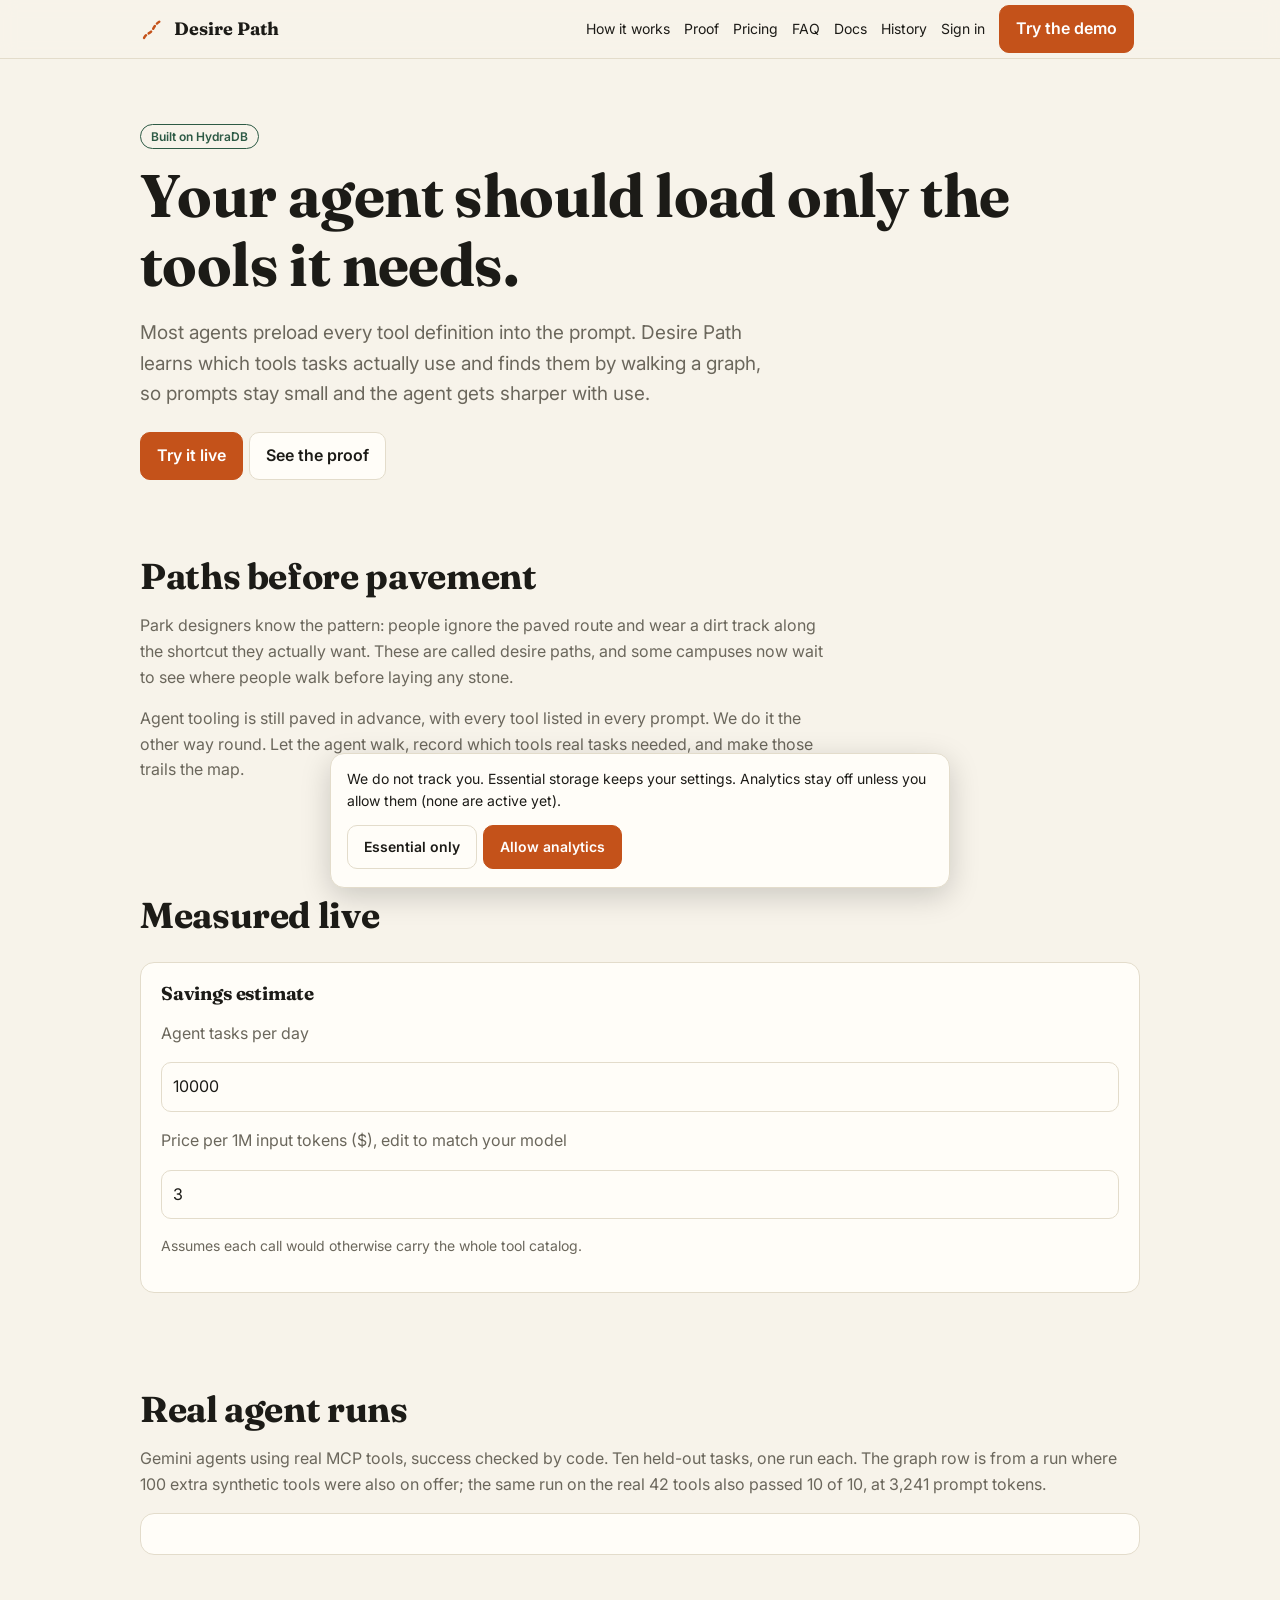
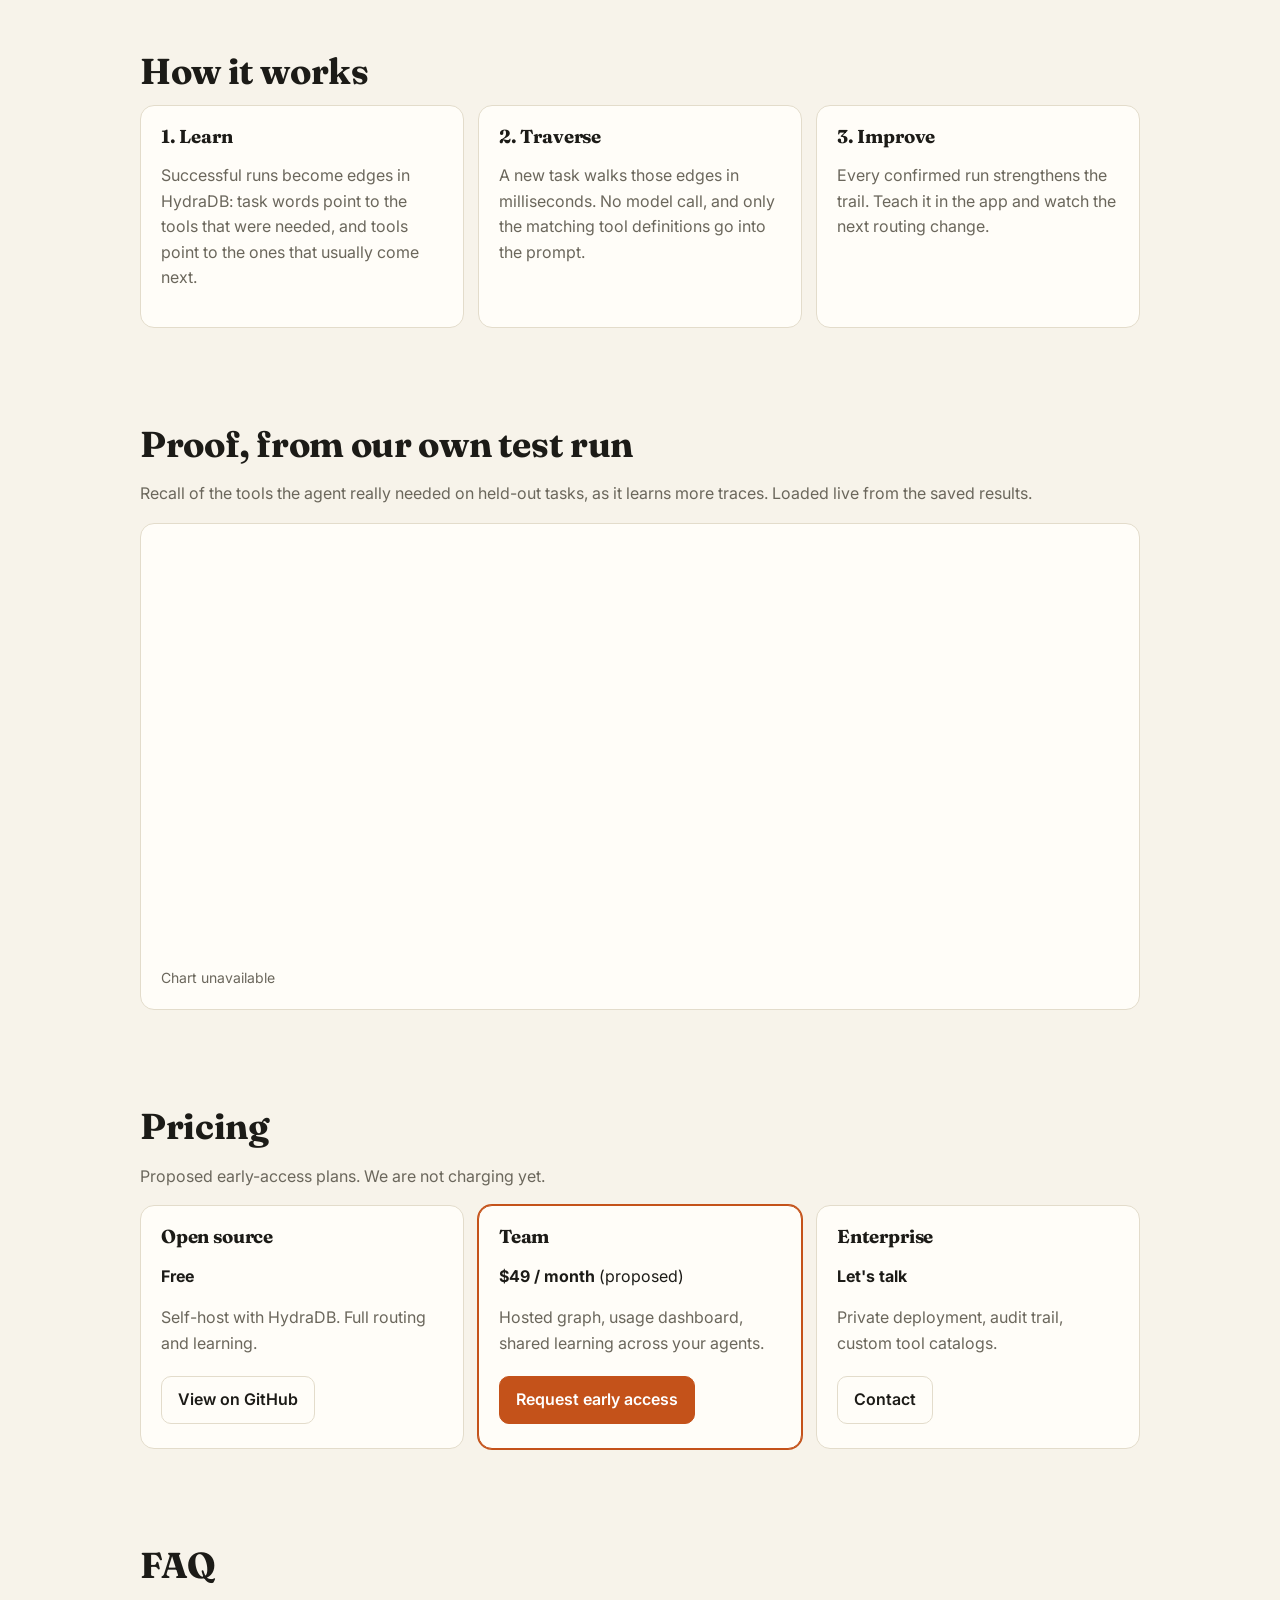
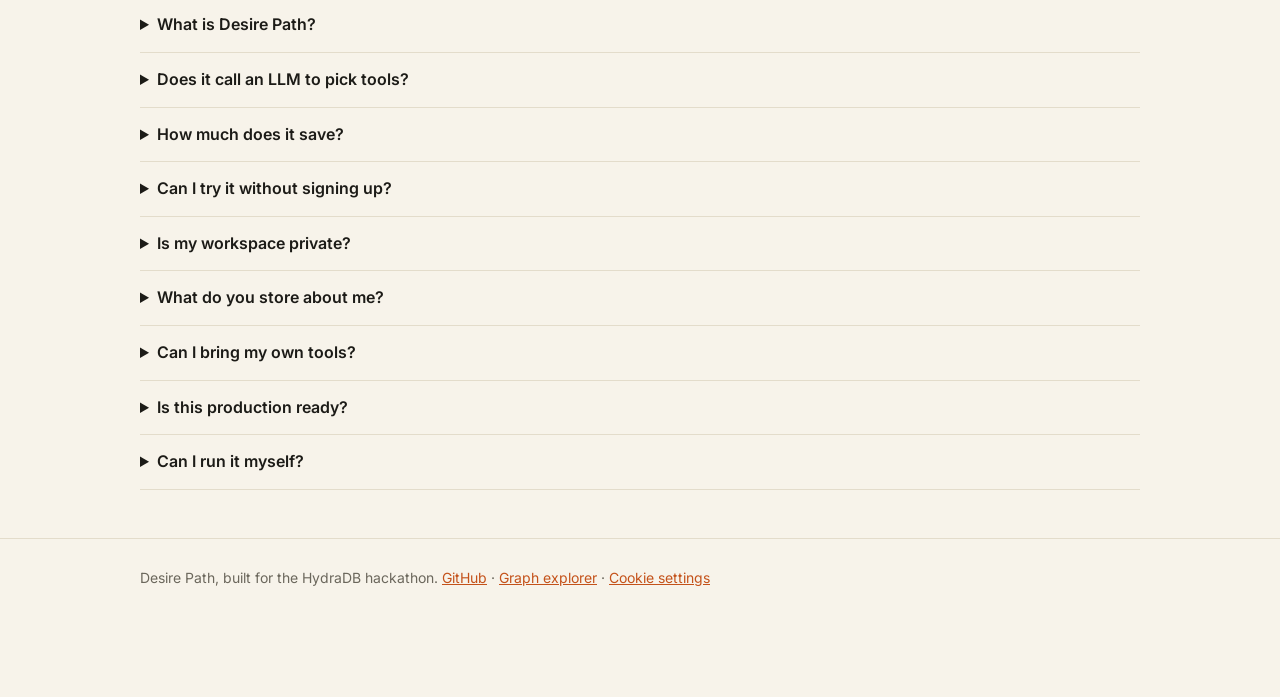
==== commit 99de73b5: "disclose catalog size behind the graph row" ====
--- a/site/index.html
+++ b/site/index.html
@@ -26,7 +26,7 @@
 <p class="mut">Agent tasks per day</p><input id="cd" type="number" value="10000">
 <p class="mut">Price per 1M input tokens ($), edit to match your model</p><input id="pp" type="number" value="3" step="0.1">
 <p id="sv"></p><p class="mut" style="font-size:14px">Assumes each call would otherwise carry the whole tool catalog.</p></div></div></section>
-<section><div class="wrap"><h2>Real agent runs</h2><p class="mut">Gemini agents using real MCP tools, success checked by code. Ten held-out tasks, one run each.</p><div class="card"><table id="real"></table></div></div></section>
+<section><div class="wrap"><h2>Real agent runs</h2><p class="mut">Gemini agents using real MCP tools, success checked by code. Ten held-out tasks, one run each. The graph row is from a run where 100 extra synthetic tools were also on offer; the same run on the real 42 tools also passed 10 of 10, at 3,241 prompt tokens.</p><div class="card"><table id="real"></table></div></div></section>
 <section id="how"><div class="wrap"><h2>How it works</h2><div class="grid">
 <div class="card"><h3>1. Learn</h3><p class="mut">Successful runs become edges in HydraDB: task words point to the tools that were needed, and tools point to the ones that usually come next.</p></div>
 <div class="card"><h3>2. Traverse</h3><p class="mut">A new task walks those edges in milliseconds. No model call, and only the matching tool definitions go into the prompt.</p></div>
@@ -44,7 +44,7 @@
 <section id="faq"><div class="wrap"><h2>FAQ</h2>
 <details><summary>What is Desire Path?</summary><p>A routing layer for AI agents. It learns which tools tasks really use and finds them with a graph walk in HydraDB, so your agent loads a handful of tool definitions instead of all of them.</p></details>
 <details><summary>Does it call an LLM to pick tools?</summary><p>No. Routing is graph traversal in HydraDB with no model call. The only model calls are in your own agent.</p></details>
-<details><summary>How much does it save?</summary><p>In real Gemini agent runs on 10 held-out tasks, the graph with 5 tools passed 10 of 10 using 3,239 prompt tokens per task, against 29,352 when loading all 42 tools (also 10 of 10). Keyword search with 5 tools passed 4 of 10. That is a small test, so treat it as early evidence.</p></details>
+<details><summary>How much does it save?</summary><p>In real Gemini agent runs on 10 held-out tasks, the graph with 5 tools passed 10 of 10 using 3,241 prompt tokens per task, against 29,352 when loading all 42 tools (also 10 of 10). Keyword search with 5 tools passed 4 of 10. That is a small test, so treat it as early evidence.</p></details>
 <details><summary>Can I try it without signing up?</summary><p>Yes. Use Try the demo on the sign-in page for a private, temporary workspace. No email needed.</p></details>
 <details><summary>Is my workspace private?</summary><p>Yes. Lessons you teach inside your workspace only change your own routing. The public app page is a shared demo, so lessons taught there are visible to everyone.</p></details>
 <details><summary>What do you store about me?</summary><p>Your email, a password hash (never the password itself) and your lessons. We run no analytics. Cookies: one login session cookie, plus your own display settings.</p></details>
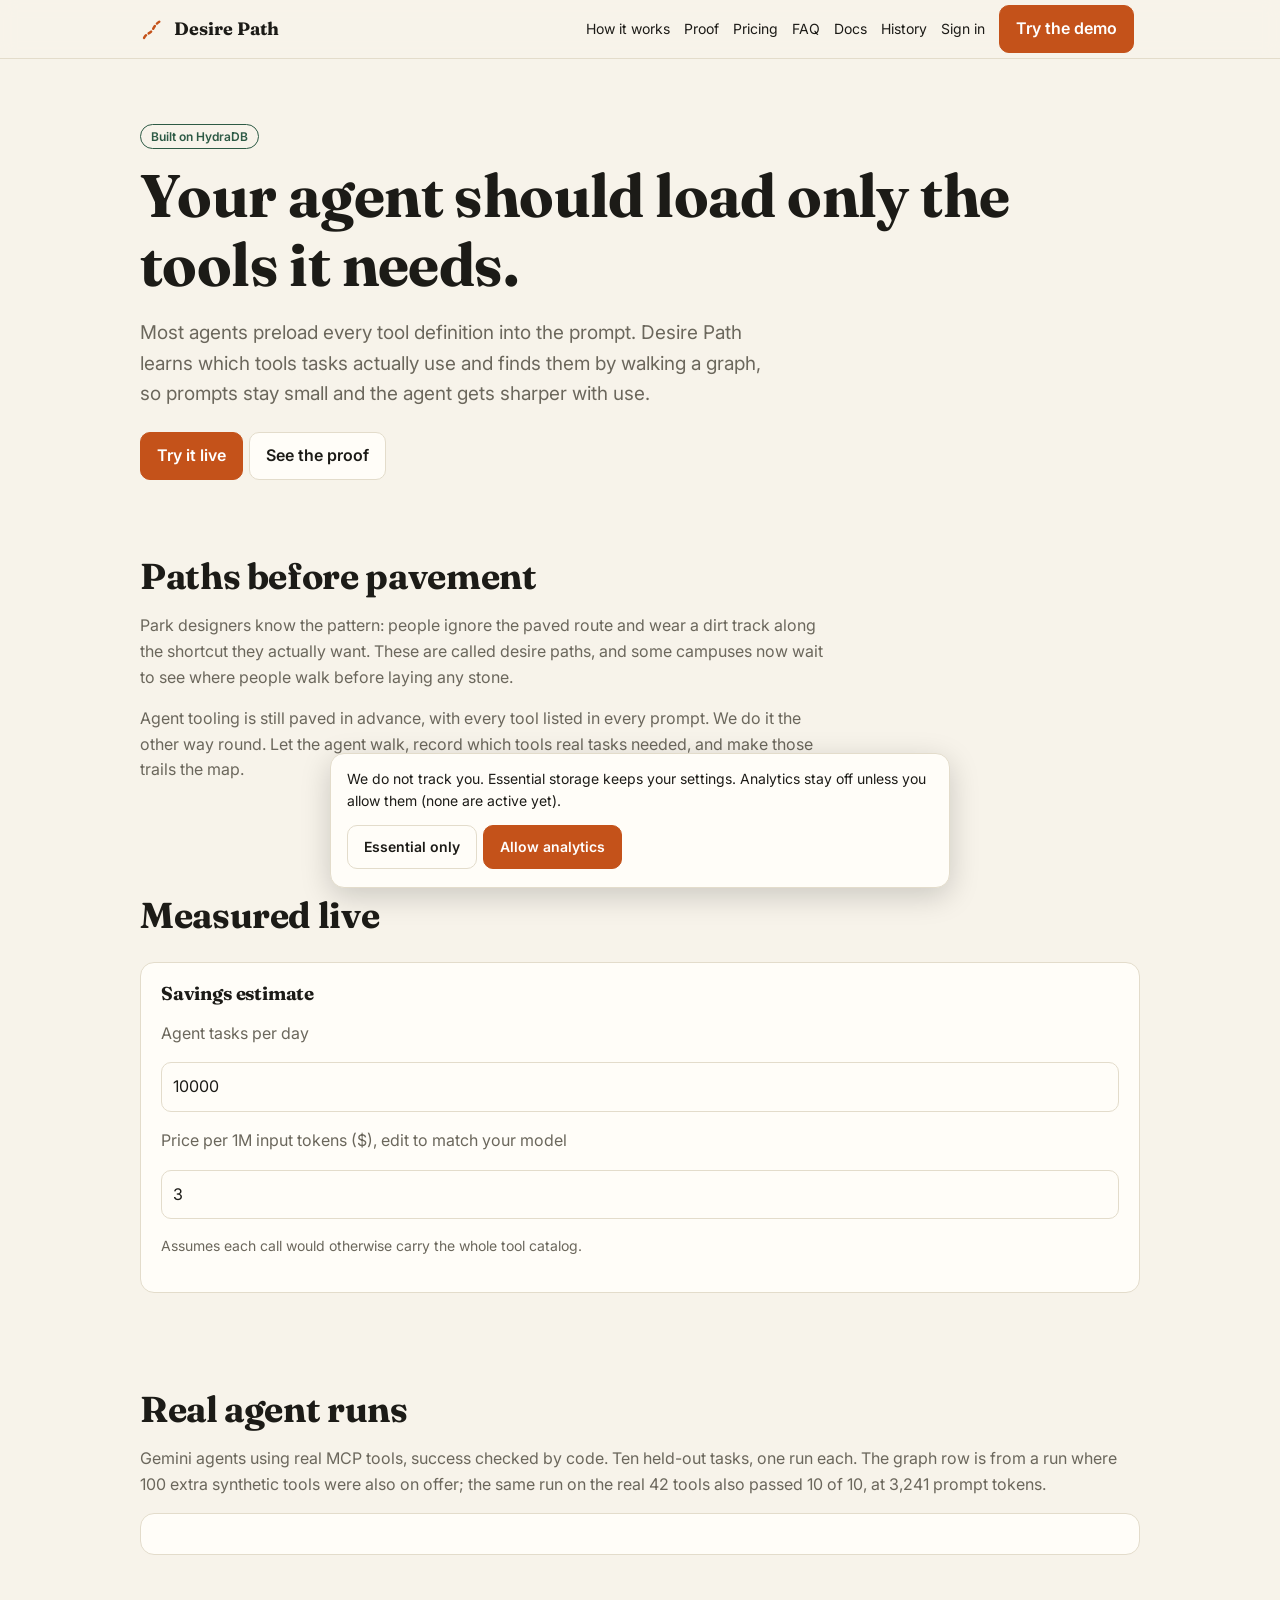
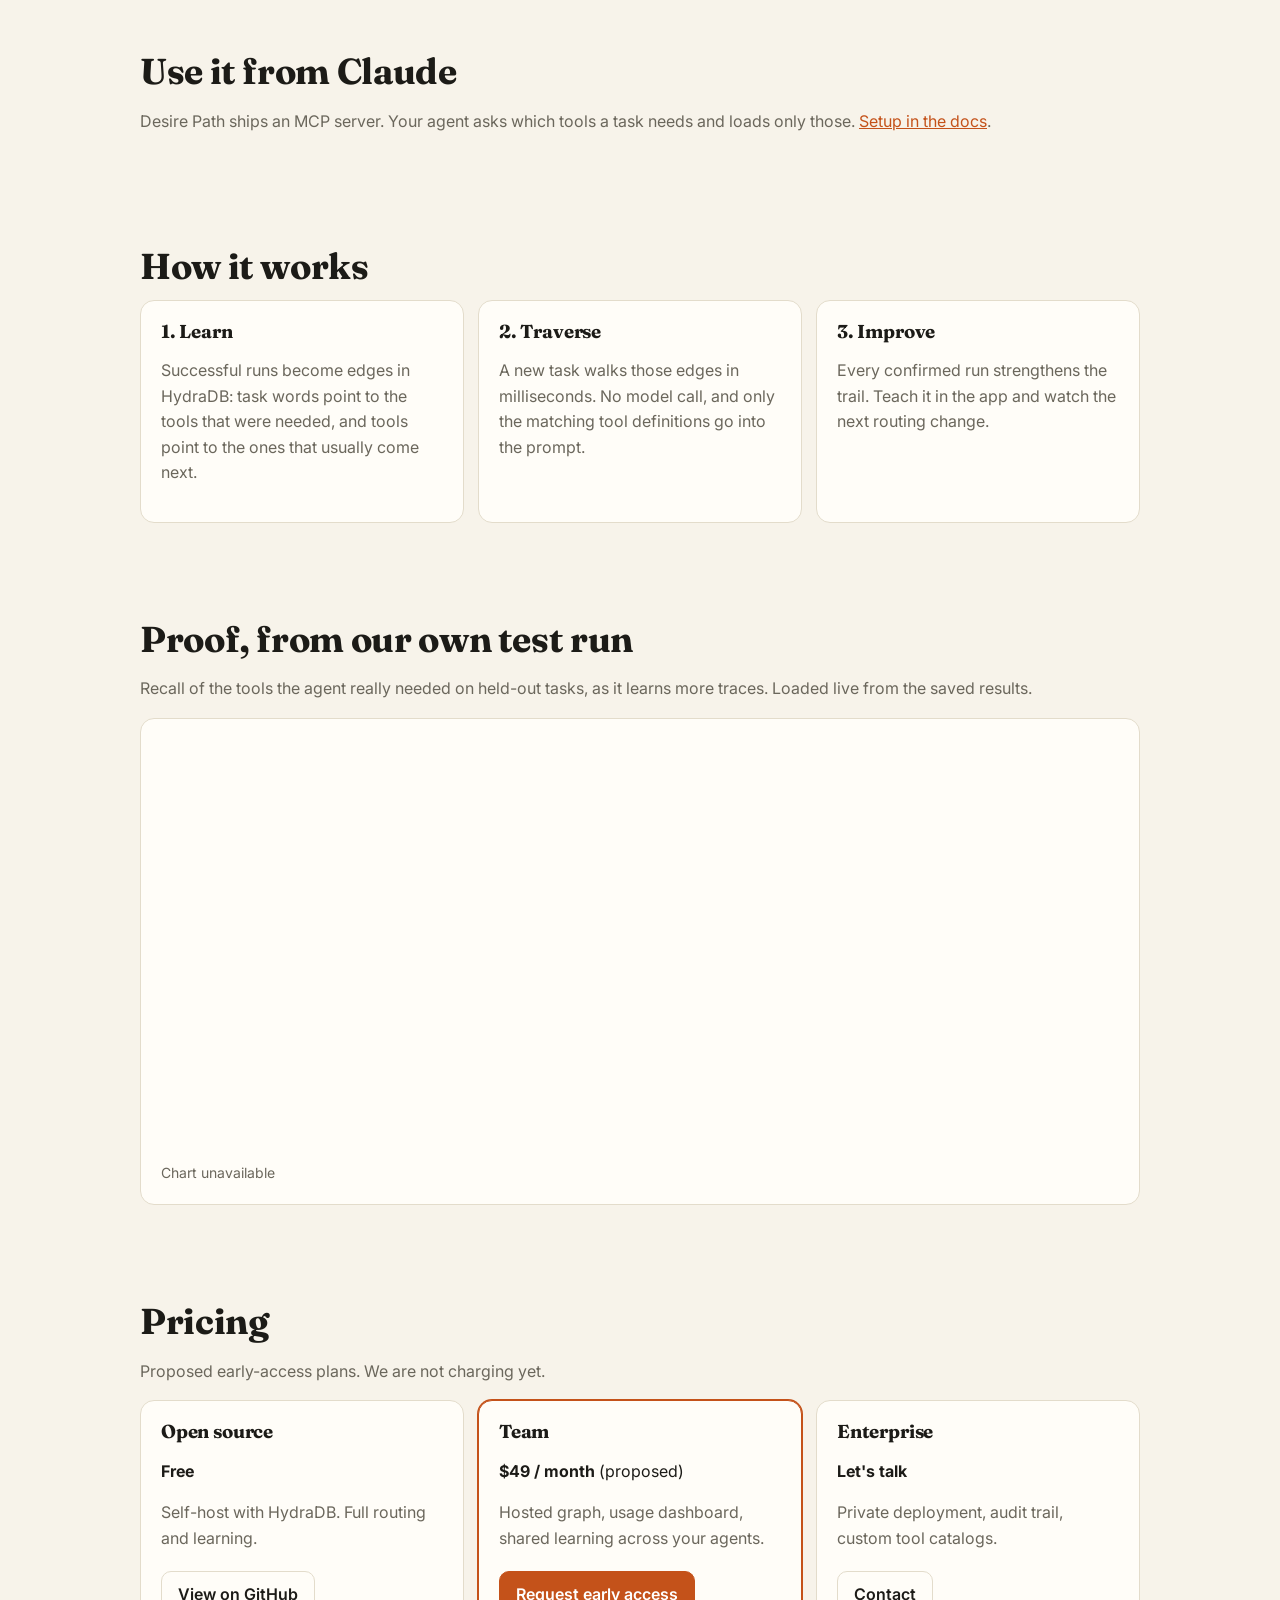
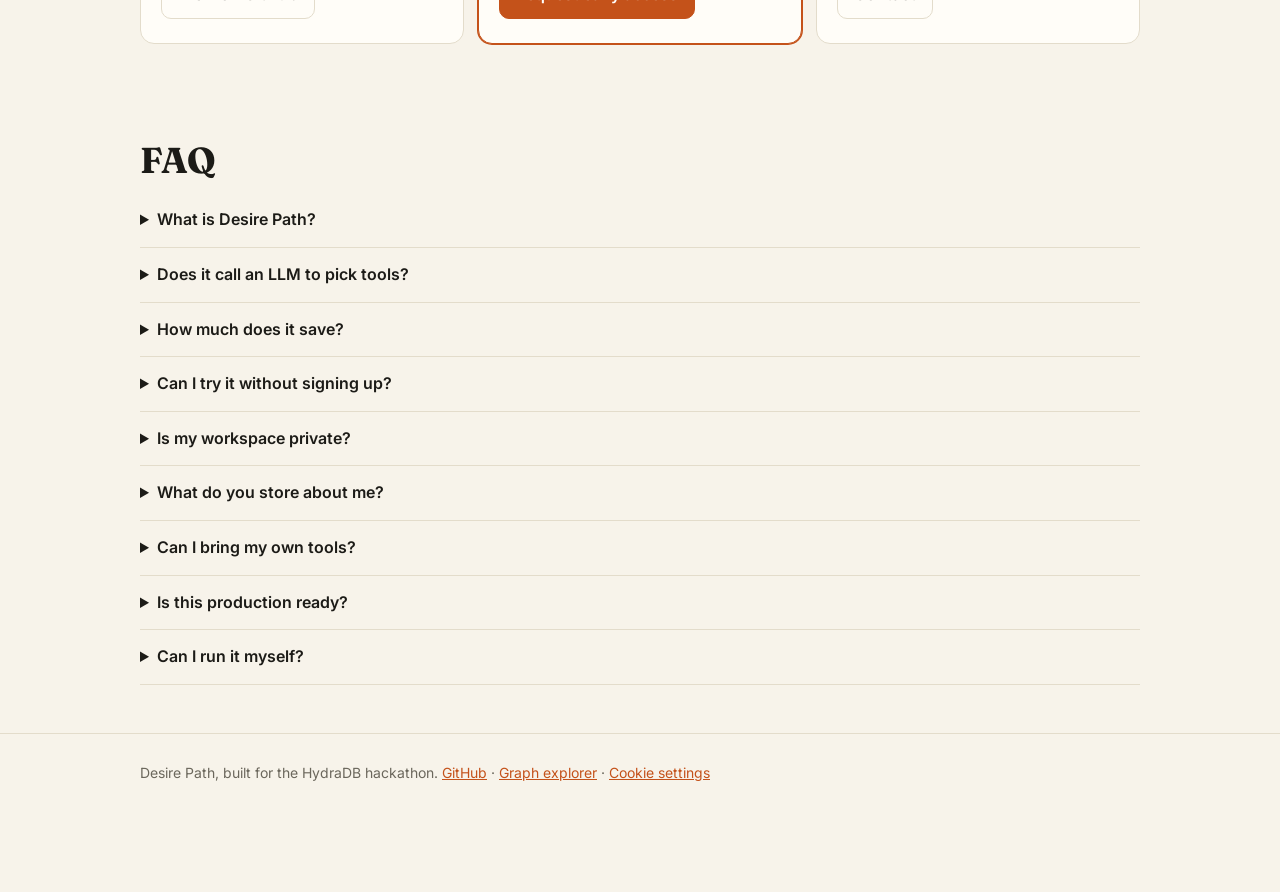
==== commit aebffc07: "show the MCP server on the docs and home pages" ====
--- a/site/index.html
+++ b/site/index.html
@@ -27,6 +27,7 @@
 <p class="mut">Price per 1M input tokens ($), edit to match your model</p><input id="pp" type="number" value="3" step="0.1">
 <p id="sv"></p><p class="mut" style="font-size:14px">Assumes each call would otherwise carry the whole tool catalog.</p></div></div></section>
 <section><div class="wrap"><h2>Real agent runs</h2><p class="mut">Gemini agents using real MCP tools, success checked by code. Ten held-out tasks, one run each. The graph row is from a run where 100 extra synthetic tools were also on offer; the same run on the real 42 tools also passed 10 of 10, at 3,241 prompt tokens.</p><div class="card"><table id="real"></table></div></div></section>
+<section><div class="wrap"><h2>Use it from Claude</h2><p class="mut">Desire Path ships an MCP server. Your agent asks which tools a task needs and loads only those. <a href="/docs">Setup in the docs</a>.</p></div></section>
 <section id="how"><div class="wrap"><h2>How it works</h2><div class="grid">
 <div class="card"><h3>1. Learn</h3><p class="mut">Successful runs become edges in HydraDB: task words point to the tools that were needed, and tools point to the ones that usually come next.</p></div>
 <div class="card"><h3>2. Traverse</h3><p class="mut">A new task walks those edges in milliseconds. No model call, and only the matching tool definitions go into the prompt.</p></div>
@@ -38,8 +39,8 @@
 
 <section id="pricing"><div class="wrap"><h2>Pricing</h2><p class="mut">Proposed early-access plans. We are not charging yet.</p><div class="grid">
 <div class="card"><h3>Open source</h3><p><b>Free</b></p><p class="mut">Self-host with HydraDB. Full routing and learning.</p><a class="btn" href="https://github.com/BenCoy09/desire-path">View on GitHub</a></div>
-<div class="card hl"><h3>Team</h3><p><b>$49 / month</b> (proposed)</p><p class="mut">Hosted graph, usage dashboard, shared learning across your agents.</p><a class="btn pri" href="https://github.com/BenCoy09/desire-path/issues">Request early access</a></div>
-<div class="card"><h3>Enterprise</h3><p><b>Let's talk</b></p><p class="mut">Private deployment, audit trail, custom tool catalogs.</p><a class="btn" href="https://github.com/BenCoy09/desire-path/issues">Contact</a></div></div></div></section>
+<div class="card hl"><h3>Team</h3><p><b>$49 / month</b> (proposed)</p><p class="mut">Hosted graph, usage dashboard, shared learning across your agents.</p><a class="btn pri" href="https://tally.so/r/gbd2P1">Request early access</a></div>
+<div class="card"><h3>Enterprise</h3><p><b>Let's talk</b></p><p class="mut">Private deployment, audit trail, custom tool catalogs.</p><a class="btn" href="https://tally.so/r/gbd2P1">Contact</a></div></div></div></section>
 
 <section id="faq"><div class="wrap"><h2>FAQ</h2>
 <details><summary>What is Desire Path?</summary><p>A routing layer for AI agents. It learns which tools tasks really use and finds them with a graph walk in HydraDB, so your agent loads a handful of tool definitions instead of all of them.</p></details>
